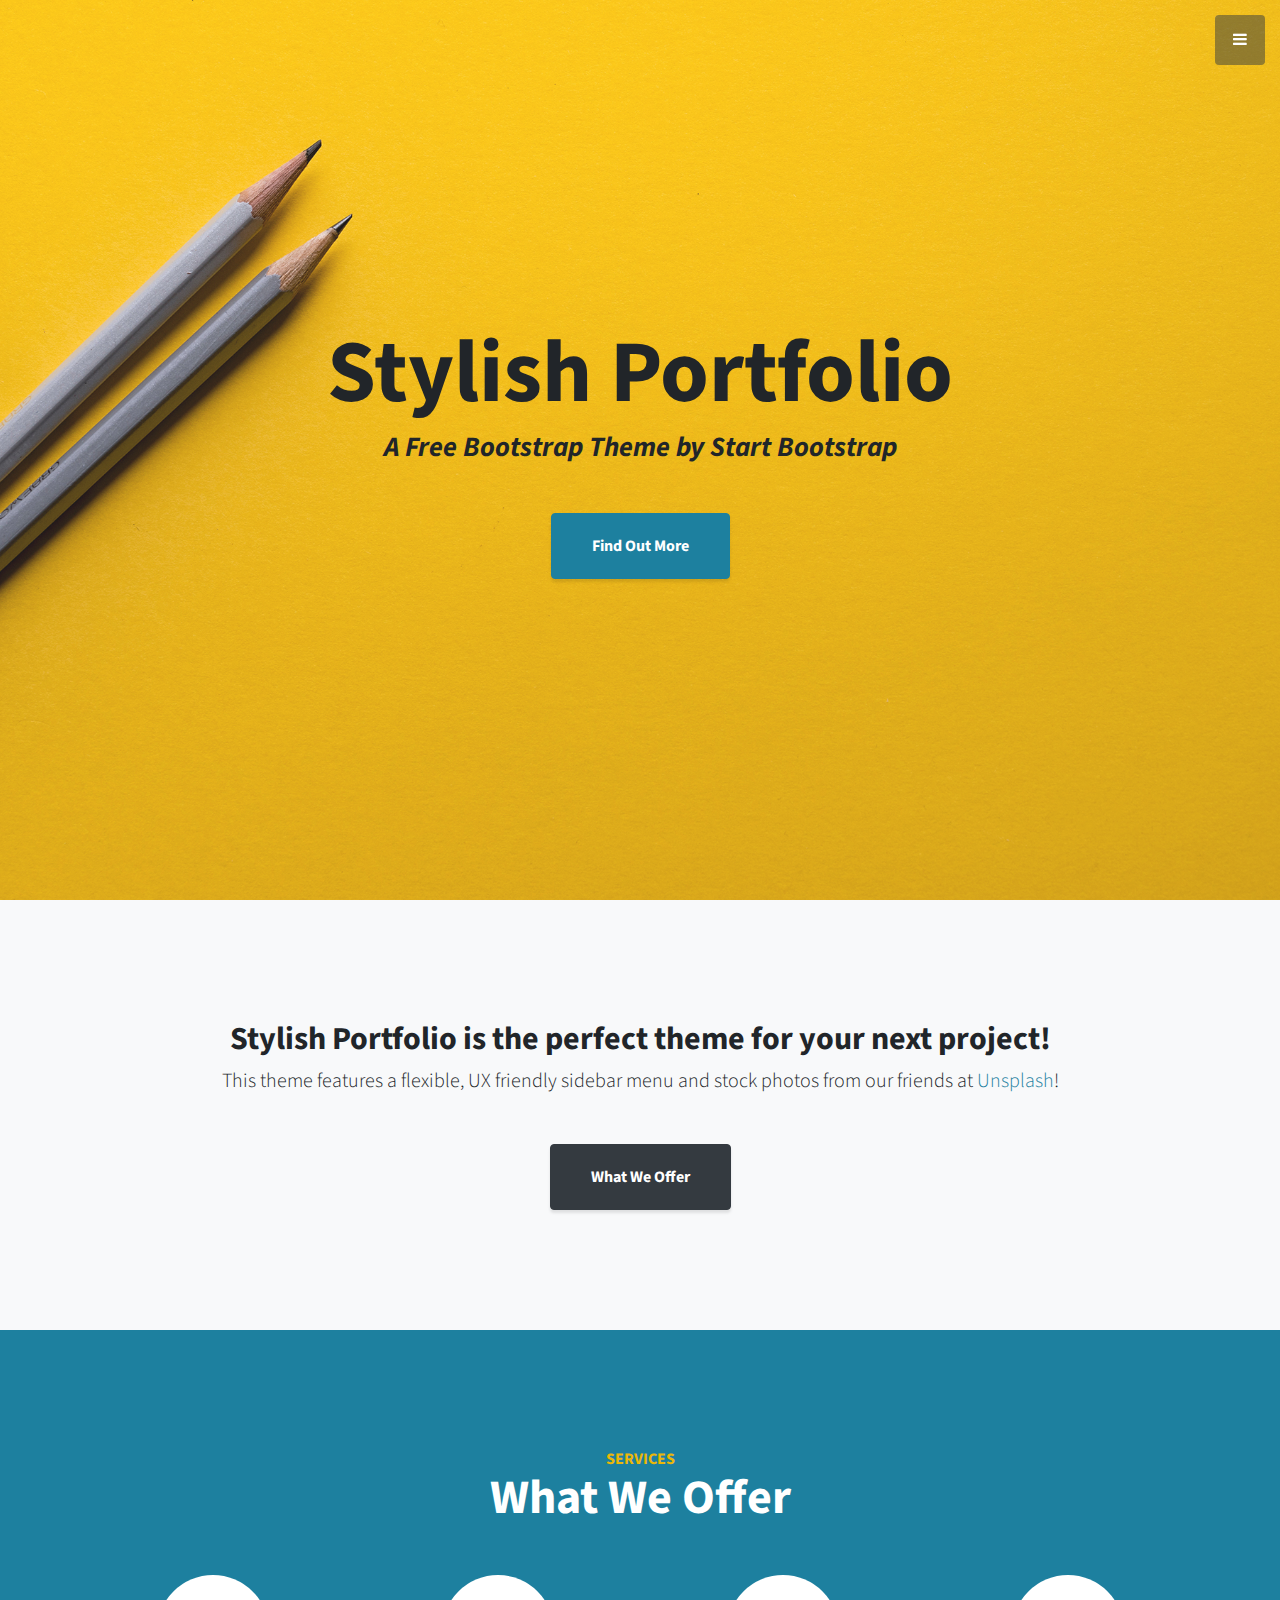
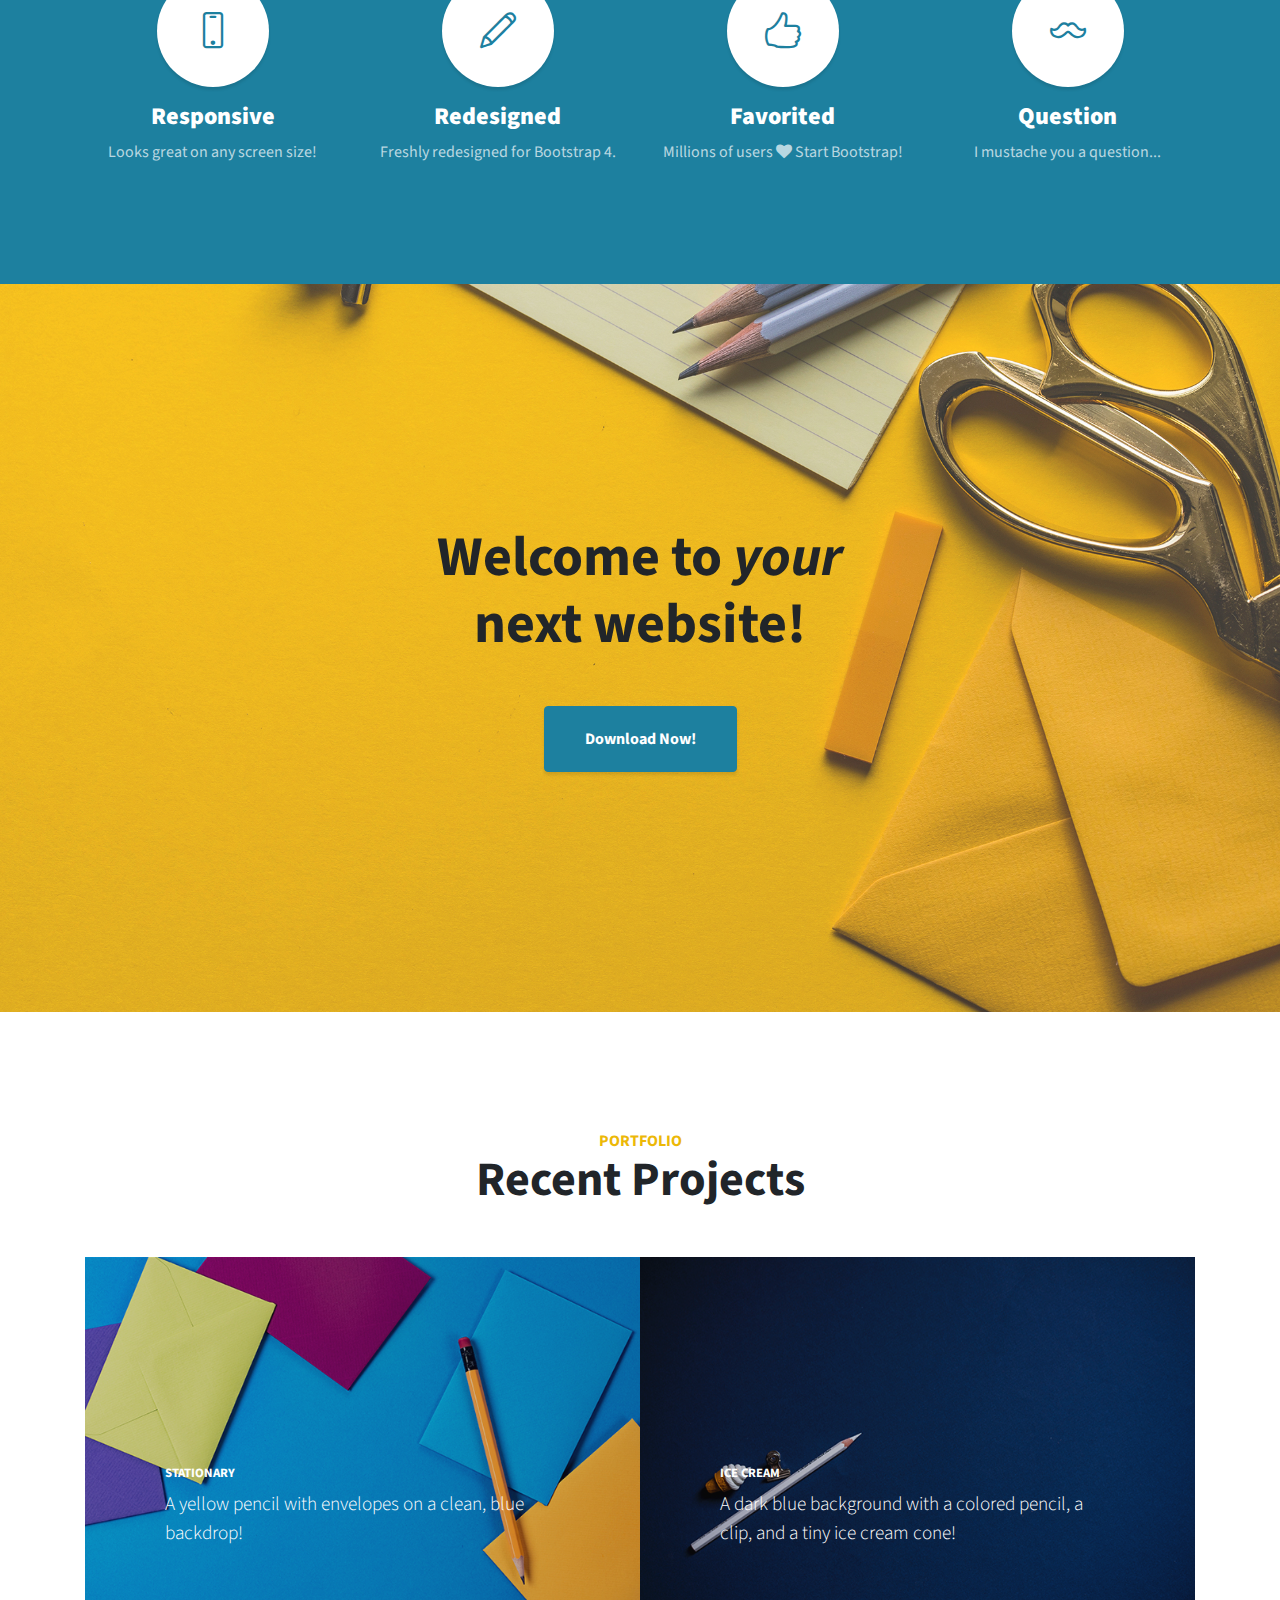
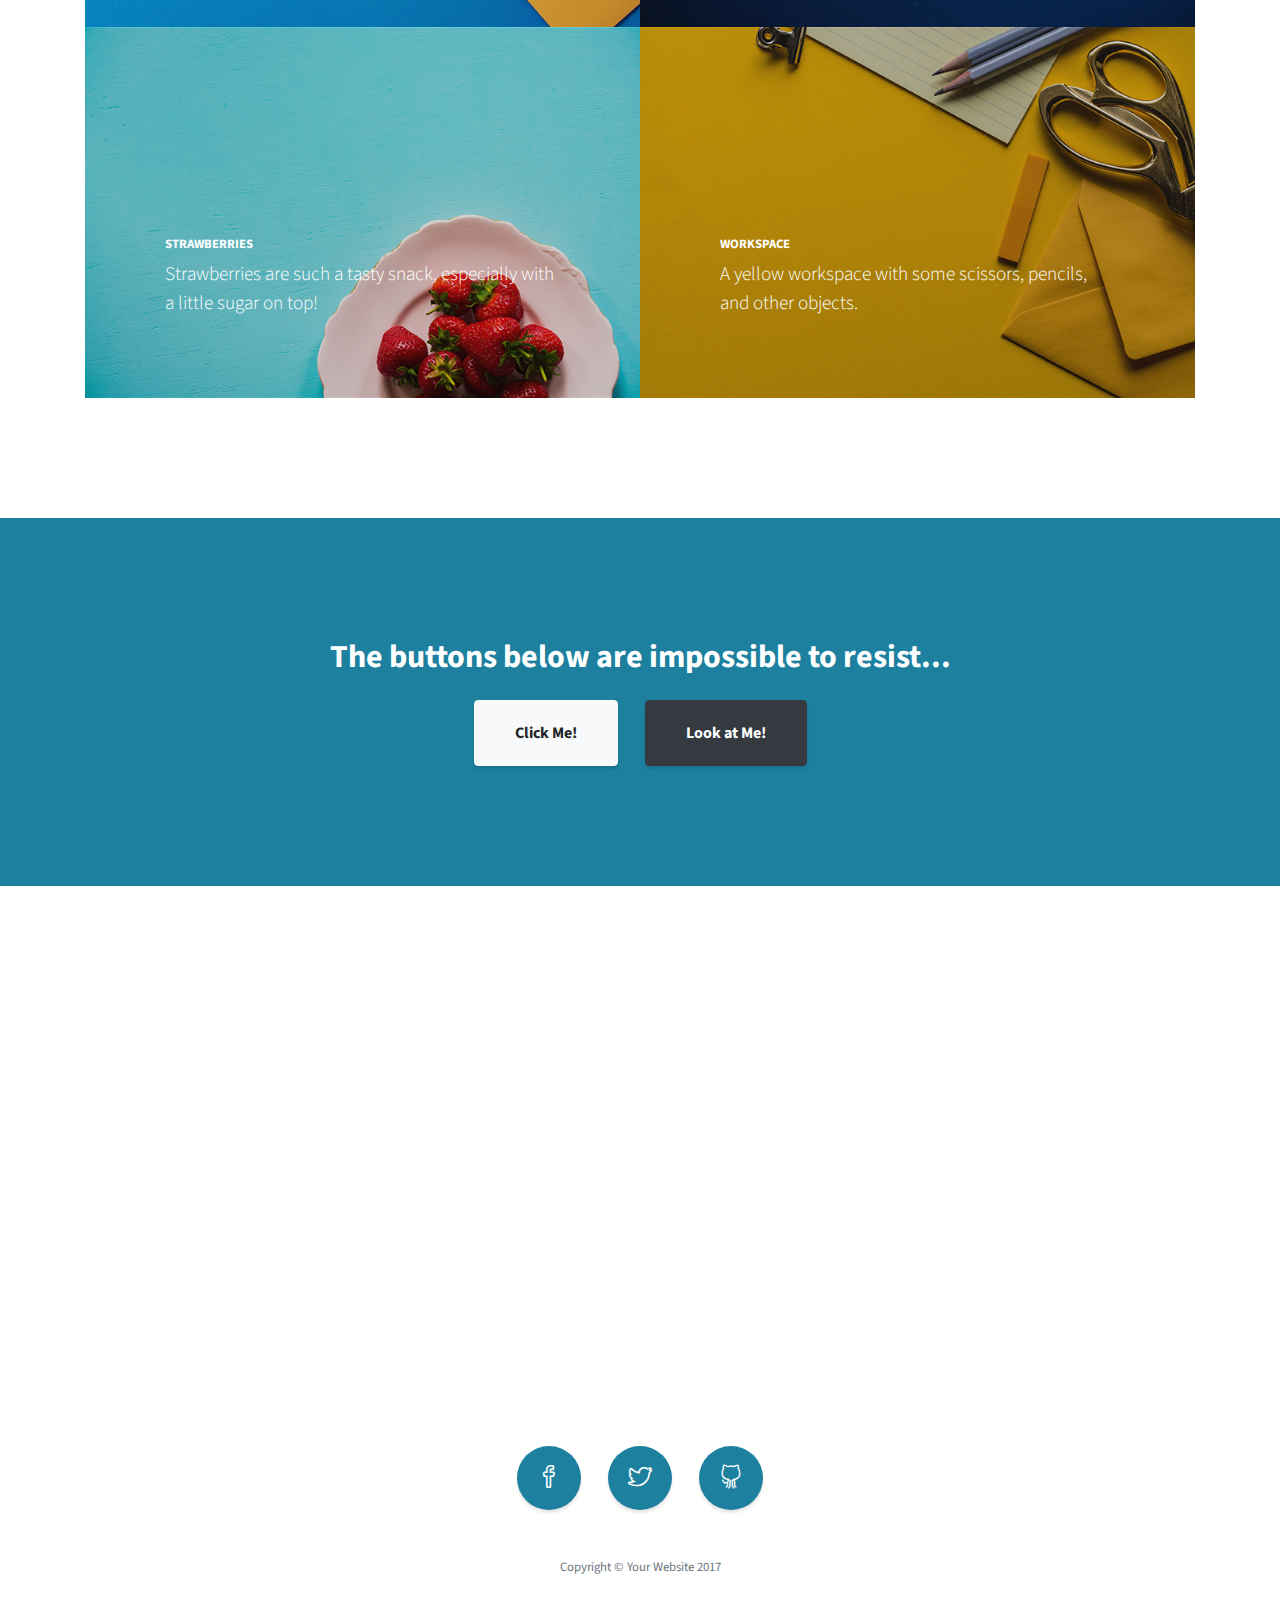
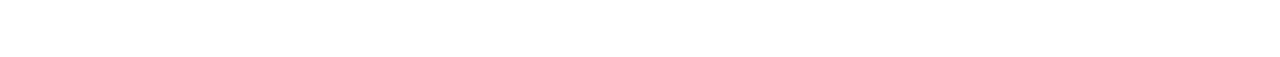
==== index.html @ c366f2d7 "Moved Repo" ====
<!DOCTYPE html>
<html lang="en">

  <head>

    <meta charset="utf-8">
    <meta name="viewport" content="width=device-width, initial-scale=1, shrink-to-fit=no">
    <meta name="description" content="">
    <meta name="author" content="">

    <title>Stylish Portfolio - Start Bootstrap Template</title>

    <!-- Bootstrap Core CSS -->
    <link href="vendor/bootstrap/css/bootstrap.min.css" rel="stylesheet">

    <!-- Custom Fonts -->
    <link href="vendor/font-awesome/css/font-awesome.min.css" rel="stylesheet" type="text/css">
    <link href="https://fonts.googleapis.com/css?family=Source+Sans+Pro:300,400,700,300italic,400italic,700italic" rel="stylesheet" type="text/css">
    <link href="vendor/simple-line-icons/css/simple-line-icons.css" rel="stylesheet">

    <!-- Custom CSS -->
    <link href="css/stylish-portfolio.min.css" rel="stylesheet">

  </head>

  <body id="page-top">
    <!-- Navigation -->
    <a class="menu-toggle rounded" href="#">
      <i class="fa fa-bars"></i>
    </a>
    <nav id="sidebar-wrapper">
      <ul class="sidebar-nav">
        <li class="sidebar-brand">
          <a class="js-scroll-trigger" href="#page-top">Start Bootstrap</a>
        </li>
        <li class="sidebar-nav-item">
          <a class="js-scroll-trigger" href="#page-top">Home</a>
        </li>
        <li class="sidebar-nav-item">
          <a class="js-scroll-trigger" href="#about">About</a>
        </li>
        <li class="sidebar-nav-item">
          <a class="js-scroll-trigger" href="#services">Services</a>
        </li>
        <li class="sidebar-nav-item">
          <a class="js-scroll-trigger" href="#portfolio">Portfolio</a>
        </li>
        <li class="sidebar-nav-item">
          <a class="js-scroll-trigger" href="#contact">Contact</a>
        </li>
      </ul>
    </nav>

    <!-- Header -->
    <header class="masthead d-flex">
      <div class="container text-center my-auto">
        <h1 class="mb-1">Stylish Portfolio</h1>
        <h3 class="mb-5">
          <em>A Free Bootstrap Theme by Start Bootstrap</em>
        </h3>
        <a class="btn btn-primary btn-xl js-scroll-trigger" href="#about">Find Out More</a>
      </div>
      <div class="overlay"></div>
    </header>

    <!-- About -->
    <section class="content-section bg-light" id="about">
      <div class="container text-center">
        <div class="row">
          <div class="col-lg-10 mx-auto">
            <h2>Stylish Portfolio is the perfect theme for your next project!</h2>
            <p class="lead mb-5">This theme features a flexible, UX friendly sidebar menu and stock photos from our friends at
              <a href="https://unsplash.com/">Unsplash</a>!</p>
            <a class="btn btn-dark btn-xl js-scroll-trigger" href="#services">What We Offer</a>
          </div>
        </div>
      </div>
    </section>

    <!-- Services -->
    <section class="content-section bg-primary text-white text-center" id="services">
      <div class="container">
        <div class="content-section-heading">
          <h3 class="text-secondary mb-0">Services</h3>
          <h2 class="mb-5">What We Offer</h2>
        </div>
        <div class="row">
          <div class="col-lg-3 col-md-6 mb-5 mb-lg-0">
            <span class="service-icon rounded-circle mx-auto mb-3">
              <i class="icon-screen-smartphone"></i>
            </span>
            <h4>
              <strong>Responsive</strong>
            </h4>
            <p class="text-faded mb-0">Looks great on any screen size!</p>
          </div>
          <div class="col-lg-3 col-md-6 mb-5 mb-lg-0">
            <span class="service-icon rounded-circle mx-auto mb-3">
              <i class="icon-pencil"></i>
            </span>
            <h4>
              <strong>Redesigned</strong>
            </h4>
            <p class="text-faded mb-0">Freshly redesigned for Bootstrap 4.</p>
          </div>
          <div class="col-lg-3 col-md-6 mb-5 mb-md-0">
            <span class="service-icon rounded-circle mx-auto mb-3">
              <i class="icon-like"></i>
            </span>
            <h4>
              <strong>Favorited</strong>
            </h4>
            <p class="text-faded mb-0">Millions of users
              <i class="fa fa-heart"></i>
              Start Bootstrap!</p>
          </div>
          <div class="col-lg-3 col-md-6">
            <span class="service-icon rounded-circle mx-auto mb-3">
              <i class="icon-mustache"></i>
            </span>
            <h4>
              <strong>Question</strong>
            </h4>
            <p class="text-faded mb-0">I mustache you a question...</p>
          </div>
        </div>
      </div>
    </section>

    <!-- Callout -->
    <section class="callout">
      <div class="container text-center">
        <h2 class="mx-auto mb-5">Welcome to
          <em>your</em>
          next website!</h2>
        <a class="btn btn-primary btn-xl" href="https://startbootstrap.com/template-overviews/stylish-portfolio/">Download Now!</a>
      </div>
    </section>

    <!-- Portfolio -->
    <section class="content-section" id="portfolio">
      <div class="container">
        <div class="content-section-heading text-center">
          <h3 class="text-secondary mb-0">Portfolio</h3>
          <h2 class="mb-5">Recent Projects</h2>
        </div>
        <div class="row no-gutters">
          <div class="col-lg-6">
            <a class="portfolio-item" href="portfolio.html">
              <span class="caption">
                <span class="caption-content">
                  <h2>Stationary</h2>
                  <p class="mb-0">A yellow pencil with envelopes on a clean, blue backdrop!</p>
                </span>
              </span>
              <img class="img-fluid" src="img/portfolio-1.jpg" alt="">
            </a>
          </div>
          <div class="col-lg-6">
            <a class="portfolio-item" href="portfolio.html">
              <span class="caption">
                <span class="caption-content">
                  <h2>Ice Cream</h2>
                  <p class="mb-0">A dark blue background with a colored pencil, a clip, and a tiny ice cream cone!</p>
                </span>
              </span>
              <img class="img-fluid" src="img/portfolio-2.jpg" alt="">
            </a>
          </div>
          <div class="col-lg-6">
            <a class="portfolio-item" href="#">
              <span class="caption">
                <span class="caption-content">
                  <h2>Strawberries</h2>
                  <p class="mb-0">Strawberries are such a tasty snack, especially with a little sugar on top!</p>
                </span>
              </span>
              <img class="img-fluid" src="img/portfolio-3.jpg" alt="">
            </a>
          </div>
          <div class="col-lg-6">
            <a class="portfolio-item" href="#">
              <span class="caption">
                <span class="caption-content">
                  <h2>Workspace</h2>
                  <p class="mb-0">A yellow workspace with some scissors, pencils, and other objects.</p>
                </span>
              </span>
              <img class="img-fluid" src="img/portfolio-4.jpg" alt="">
            </a>
          </div>
        </div>
      </div>
    </section>

    <!-- Call to Action -->
    <section class="content-section bg-primary text-white">
      <div class="container text-center">
        <h2 class="mb-4">The buttons below are impossible to resist...</h2>
        <a href="#" class="btn btn-xl btn-light mr-4">Click Me!</a>
        <a href="#" class="btn btn-xl btn-dark">Look at Me!</a>
      </div>
    </section>

    <!-- Map -->
    <section id="contact" class="map">
      <iframe width="100%" height="100%" frameborder="0" scrolling="no" marginheight="0" marginwidth="0" src="https://maps.google.com/maps?f=q&amp;source=s_q&amp;hl=en&amp;geocode=&amp;q=Twitter,+Inc.,+Market+Street,+San+Francisco,+CA&amp;aq=0&amp;oq=twitter&amp;sll=28.659344,-81.187888&amp;sspn=0.128789,0.264187&amp;ie=UTF8&amp;hq=Twitter,+Inc.,+Market+Street,+San+Francisco,+CA&amp;t=m&amp;z=15&amp;iwloc=A&amp;output=embed"></iframe>
      <br/>
      <small>
        <a href="https://maps.google.com/maps?f=q&amp;source=embed&amp;hl=en&amp;geocode=&amp;q=Twitter,+Inc.,+Market+Street,+San+Francisco,+CA&amp;aq=0&amp;oq=twitter&amp;sll=28.659344,-81.187888&amp;sspn=0.128789,0.264187&amp;ie=UTF8&amp;hq=Twitter,+Inc.,+Market+Street,+San+Francisco,+CA&amp;t=m&amp;z=15&amp;iwloc=A"></a>
      </small>
    </section>

    <!-- Footer -->
    <footer class="footer text-center">
      <div class="container">
        <ul class="list-inline mb-5">
          <li class="list-inline-item">
            <a class="social-link rounded-circle text-white mr-3" href="#">
              <i class="icon-social-facebook"></i>
            </a>
          </li>
          <li class="list-inline-item">
            <a class="social-link rounded-circle text-white mr-3" href="#">
              <i class="icon-social-twitter"></i>
            </a>
          </li>
          <li class="list-inline-item">
            <a class="social-link rounded-circle text-white" href="#">
              <i class="icon-social-github"></i>
            </a>
          </li>
        </ul>
        <p class="text-muted small mb-0">Copyright &copy; Your Website 2017</p>
      </div>
    </footer>

    <!-- Scroll to Top Button-->
    <a class="scroll-to-top rounded js-scroll-trigger" href="#page-top">
      <i class="fa fa-angle-up"></i>
    </a>

    <!-- Bootstrap core JavaScript -->
    <script src="vendor/jquery/jquery.min.js"></script>
    <script src="vendor/bootstrap/js/bootstrap.bundle.min.js"></script>

    <!-- Plugin JavaScript -->
    <script src="vendor/jquery-easing/jquery.easing.min.js"></script>

    <!-- Custom scripts for this template -->
    <script src="js/stylish-portfolio.min.js"></script>

  </body>

</html>
---- vendor/simple-line-icons/css/simple-line-icons.css ----
@font-face {
  font-family: 'simple-line-icons';
  src: url('../fonts/Simple-Line-Icons.eot?v=2.4.0');
  src: url('../fonts/Simple-Line-Icons.eot?v=2.4.0#iefix') format('embedded-opentype'), url('../fonts/Simple-Line-Icons.woff2?v=2.4.0') format('woff2'), url('../fonts/Simple-Line-Icons.ttf?v=2.4.0') format('truetype'), url('../fonts/Simple-Line-Icons.woff?v=2.4.0') format('woff'), url('../fonts/Simple-Line-Icons.svg?v=2.4.0#simple-line-icons') format('svg');
  font-weight: normal;
  font-style: normal;
}
/*
 Use the following CSS code if you want to have a class per icon.
 Instead of a list of all class selectors, you can use the generic [class*="icon-"] selector, but it's slower:
*/
.icon-user,
.icon-people,
.icon-user-female,
.icon-user-follow,
.icon-user-following,
.icon-user-unfollow,
.icon-login,
.icon-logout,
.icon-emotsmile,
.icon-phone,
.icon-call-end,
.icon-call-in,
.icon-call-out,
.icon-map,
.icon-location-pin,
.icon-direction,
.icon-directions,
.icon-compass,
.icon-layers,
.icon-menu,
.icon-list,
.icon-options-vertical,
.icon-options,
.icon-arrow-down,
.icon-arrow-left,
.icon-arrow-right,
.icon-arrow-up,
.icon-arrow-up-circle,
.icon-arrow-left-circle,
.icon-arrow-right-circle,
.icon-arrow-down-circle,
.icon-check,
.icon-clock,
.icon-plus,
.icon-minus,
.icon-close,
.icon-event,
.icon-exclamation,
.icon-organization,
.icon-trophy,
.icon-screen-smartphone,
.icon-screen-desktop,
.icon-plane,
.icon-notebook,
.icon-mustache,
.icon-mouse,
.icon-magnet,
.icon-energy,
.icon-disc,
.icon-cursor,
.icon-cursor-move,
.icon-crop,
.icon-chemistry,
.icon-speedometer,
.icon-shield,
.icon-screen-tablet,
.icon-magic-wand,
.icon-hourglass,
.icon-graduation,
.icon-ghost,
.icon-game-controller,
.icon-fire,
.icon-eyeglass,
.icon-envelope-open,
.icon-envelope-letter,
.icon-bell,
.icon-badge,
.icon-anchor,
.icon-wallet,
.icon-vector,
.icon-speech,
.icon-puzzle,
.icon-printer,
.icon-present,
.icon-playlist,
.icon-pin,
.icon-picture,
.icon-handbag,
.icon-globe-alt,
.icon-globe,
.icon-folder-alt,
.icon-folder,
.icon-film,
.icon-feed,
.icon-drop,
.icon-drawer,
.icon-docs,
.icon-doc,
.icon-diamond,
.icon-cup,
.icon-calculator,
.icon-bubbles,
.icon-briefcase,
.icon-book-open,
.icon-basket-loaded,
.icon-basket,
.icon-bag,
.icon-action-undo,
.icon-action-redo,
.icon-wrench,
.icon-umbrella,
.icon-trash,
.icon-tag,
.icon-support,
.icon-frame,
.icon-size-fullscreen,
.icon-size-actual,
.icon-shuffle,
.icon-share-alt,
.icon-share,
.icon-rocket,
.icon-question,
.icon-pie-chart,
.icon-pencil,
.icon-note,
.icon-loop,
.icon-home,
.icon-grid,
.icon-graph,
.icon-microphone,
.icon-music-tone-alt,
.icon-music-tone,
.icon-earphones-alt,
.icon-earphones,
.icon-equalizer,
.icon-like,
.icon-dislike,
.icon-control-start,
.icon-control-rewind,
.icon-control-play,
.icon-control-pause,
.icon-control-forward,
.icon-control-end,
.icon-volume-1,
.icon-volume-2,
.icon-volume-off,
.icon-calendar,
.icon-bulb,
.icon-chart,
.icon-ban,
.icon-bubble,
.icon-camrecorder,
.icon-camera,
.icon-cloud-download,
.icon-cloud-upload,
.icon-envelope,
.icon-eye,
.icon-flag,
.icon-heart,
.icon-info,
.icon-key,
.icon-link,
.icon-lock,
.icon-lock-open,
.icon-magnifier,
.icon-magnifier-add,
.icon-magnifier-remove,
.icon-paper-clip,
.icon-paper-plane,
.icon-power,
.icon-refresh,
.icon-reload,
.icon-settings,
.icon-star,
.icon-symbol-female,
.icon-symbol-male,
.icon-target,
.icon-credit-card,
.icon-paypal,
.icon-social-tumblr,
.icon-social-twitter,
.icon-social-facebook,
.icon-social-instagram,
.icon-social-linkedin,
.icon-social-pinterest,
.icon-social-github,
.icon-social-google,
.icon-social-reddit,
.icon-social-skype,
.icon-social-dribbble,
.icon-social-behance,
.icon-social-foursqare,
.icon-social-soundcloud,
.icon-social-spotify,
.icon-social-stumbleupon,
.icon-social-youtube,
.icon-social-dropbox,
.icon-social-vkontakte,
.icon-social-steam {
  font-family: 'simple-line-icons';
  speak: none;
  font-style: normal;
  font-weight: normal;
  font-variant: normal;
  text-transform: none;
  line-height: 1;
  /* Better Font Rendering =========== */
  -webkit-font-smoothing: antialiased;
  -moz-osx-font-smoothing: grayscale;
}
.icon-user:before {
  content: "\e005";
}
.icon-people:before {
  content: "\e001";
}
.icon-user-female:before {
  content: "\e000";
}
.icon-user-follow:before {
  content: "\e002";
}
.icon-user-following:before {
  content: "\e003";
}
.icon-user-unfollow:before {
  content: "\e004";
}
.icon-login:before {
  content: "\e066";
}
.icon-logout:before {
  content: "\e065";
}
.icon-emotsmile:before {
  content: "\e021";
}
.icon-phone:before {
  content: "\e600";
}
.icon-call-end:before {
  content: "\e048";
}
.icon-call-in:before {
  content: "\e047";
}
.icon-call-out:before {
  content: "\e046";
}
.icon-map:before {
  content: "\e033";
}
.icon-location-pin:before {
  content: "\e096";
}
.icon-direction:before {
  content: "\e042";
}
.icon-directions:before {
  content: "\e041";
}
.icon-compass:before {
  content: "\e045";
}
.icon-layers:before {
  content: "\e034";
}
.icon-menu:before {
  content: "\e601";
}
.icon-list:before {
  content: "\e067";
}
.icon-options-vertical:before {
  content: "\e602";
}
.icon-options:before {
  content: "\e603";
}
.icon-arrow-down:before {
  content: "\e604";
}
.icon-arrow-left:before {
  content: "\e605";
}
.icon-arrow-right:before {
  content: "\e606";
}
.icon-arrow-up:before {
  content: "\e607";
}
.icon-arrow-up-circle:before {
  content: "\e078";
}
.icon-arrow-left-circle:before {
  content: "\e07a";
}
.icon-arrow-right-circle:before {
  content: "\e079";
}
.icon-arrow-down-circle:before {
  content: "\e07b";
}
.icon-check:before {
  content: "\e080";
}
.icon-clock:before {
  content: "\e081";
}
.icon-plus:before {
  content: "\e095";
}
.icon-minus:before {
  content: "\e615";
}
.icon-close:before {
  content: "\e082";
}
.icon-event:before {
  content: "\e619";
}
.icon-exclamation:before {
  content: "\e617";
}
.icon-organization:before {
  content: "\e616";
}
.icon-trophy:before {
  content: "\e006";
}
.icon-screen-smartphone:before {
  content: "\e010";
}
.icon-screen-desktop:before {
  content: "\e011";
}
.icon-plane:before {
  content: "\e012";
}
.icon-notebook:before {
  content: "\e013";
}
.icon-mustache:before {
  content: "\e014";
}
.icon-mouse:before {
  content: "\e015";
}
.icon-magnet:before {
  content: "\e016";
}
.icon-energy:before {
  content: "\e020";
}
.icon-disc:before {
  content: "\e022";
}
.icon-cursor:before {
  content: "\e06e";
}
.icon-cursor-move:before {
  content: "\e023";
}
.icon-crop:before {
  content: "\e024";
}
.icon-chemistry:before {
  content: "\e026";
}
.icon-speedometer:before {
  content: "\e007";
}
.icon-shield:before {
  content: "\e00e";
}
.icon-screen-tablet:before {
  content: "\e00f";
}
.icon-magic-wand:before {
  content: "\e017";
}
.icon-hourglass:before {
  content: "\e018";
}
.icon-graduation:before {
  content: "\e019";
}
.icon-ghost:before {
  content: "\e01a";
}
.icon-game-controller:before {
  content: "\e01b";
}
.icon-fire:before {
  content: "\e01c";
}
.icon-eyeglass:before {
  content: "\e01d";
}
.icon-envelope-open:before {
  content: "\e01e";
}
.icon-envelope-letter:before {
  content: "\e01f";
}
.icon-bell:before {
  content: "\e027";
}
.icon-badge:before {
  content: "\e028";
}
.icon-anchor:before {
  content: "\e029";
}
.icon-wallet:before {
  content: "\e02a";
}
.icon-vector:before {
  content: "\e02b";
}
.icon-speech:before {
  content: "\e02c";
}
.icon-puzzle:before {
  content: "\e02d";
}
.icon-printer:before {
  content: "\e02e";
}
.icon-present:before {
  content: "\e02f";
}
.icon-playlist:before {
  content: "\e030";
}
.icon-pin:before {
  content: "\e031";
}
.icon-picture:before {
  content: "\e032";
}
.icon-handbag:before {
  content: "\e035";
}
.icon-globe-alt:before {
  content: "\e036";
}
.icon-globe:before {
  content: "\e037";
}
.icon-folder-alt:before {
  content: "\e039";
}
.icon-folder:before {
  content: "\e089";
}
.icon-film:before {
  content: "\e03a";
}
.icon-feed:before {
  content: "\e03b";
}
.icon-drop:before {
  content: "\e03e";
}
.icon-drawer:before {
  content: "\e03f";
}
.icon-docs:before {
  content: "\e040";
}
.icon-doc:before {
  content: "\e085";
}
.icon-diamond:before {
  content: "\e043";
}
.icon-cup:before {
  content: "\e044";
}
.icon-calculator:before {
  content: "\e049";
}
.icon-bubbles:before {
  content: "\e04a";
}
.icon-briefcase:before {
  content: "\e04b";
}
.icon-book-open:before {
  content: "\e04c";
}
.icon-basket-loaded:before {
  content: "\e04d";
}
.icon-basket:before {
  content: "\e04e";
}
.icon-bag:before {
  content: "\e04f";
}
.icon-action-undo:before {
  content: "\e050";
}
.icon-action-redo:before {
  content: "\e051";
}
.icon-wrench:before {
  content: "\e052";
}
.icon-umbrella:before {
  content: "\e053";
}
.icon-trash:before {
  content: "\e054";
}
.icon-tag:before {
  content: "\e055";
}
.icon-support:before {
  content: "\e056";
}
.icon-frame:before {
  content: "\e038";
}
.icon-size-fullscreen:before {
  content: "\e057";
}
.icon-size-actual:before {
  content: "\e058";
}
.icon-shuffle:before {
  content: "\e059";
}
.icon-share-alt:before {
  content: "\e05a";
}
.icon-share:before {
  content: "\e05b";
}
.icon-rocket:before {
  content: "\e05c";
}
.icon-question:before {
  content: "\e05d";
}
.icon-pie-chart:before {
  content: "\e05e";
}
.icon-pencil:before {
  content: "\e05f";
}
.icon-note:before {
  content: "\e060";
}
.icon-loop:before {
  content: "\e064";
}
.icon-home:before {
  content: "\e069";
}
.icon-grid:before {
  content: "\e06a";
}
.icon-graph:before {
  content: "\e06b";
}
.icon-microphone:before {
  content: "\e063";
}
.icon-music-tone-alt:before {
  content: "\e061";
}
.icon-music-tone:before {
  content: "\e062";
}
.icon-earphones-alt:before {
  content: "\e03c";
}
.icon-earphones:before {
  content: "\e03d";
}
.icon-equalizer:before {
  content: "\e06c";
}
.icon-like:before {
  content: "\e068";
}
.icon-dislike:before {
  content: "\e06d";
}
.icon-control-start:before {
  content: "\e06f";
}
.icon-control-rewind:before {
  content: "\e070";
}
.icon-control-play:before {
  content: "\e071";
}
.icon-control-pause:before {
  content: "\e072";
}
.icon-control-forward:before {
  content: "\e073";
}
.icon-control-end:before {
  content: "\e074";
}
.icon-volume-1:before {
  content: "\e09f";
}
.icon-volume-2:before {
  content: "\e0a0";
}
.icon-volume-off:before {
  content: "\e0a1";
}
.icon-calendar:before {
  content: "\e075";
}
.icon-bulb:before {
  content: "\e076";
}
.icon-chart:before {
  content: "\e077";
}
.icon-ban:before {
  content: "\e07c";
}
.icon-bubble:before {
  content: "\e07d";
}
.icon-camrecorder:before {
  content: "\e07e";
}
.icon-camera:before {
  content: "\e07f";
}
.icon-cloud-download:before {
  content: "\e083";
}
.icon-cloud-upload:before {
  content: "\e084";
}
.icon-envelope:before {
  content: "\e086";
}
.icon-eye:before {
  content: "\e087";
}
.icon-flag:before {
  content: "\e088";
}
.icon-heart:before {
  content: "\e08a";
}
.icon-info:before {
  content: "\e08b";
}
.icon-key:before {
  content: "\e08c";
}
.icon-link:before {
  content: "\e08d";
}
.icon-lock:before {
  content: "\e08e";
}
.icon-lock-open:before {
  content: "\e08f";
}
.icon-magnifier:before {
  content: "\e090";
}
.icon-magnifier-add:before {
  content: "\e091";
}
.icon-magnifier-remove:before {
  content: "\e092";
}
.icon-paper-clip:before {
  content: "\e093";
}
.icon-paper-plane:before {
  content: "\e094";
}
.icon-power:before {
  content: "\e097";
}
.icon-refresh:before {
  content: "\e098";
}
.icon-reload:before {
  content: "\e099";
}
.icon-settings:before {
  content: "\e09a";
}
.icon-star:before {
  content: "\e09b";
}
.icon-symbol-female:before {
  content: "\e09c";
}
.icon-symbol-male:before {
  content: "\e09d";
}
.icon-target:before {
  content: "\e09e";
}
.icon-credit-card:before {
  content: "\e025";
}
.icon-paypal:before {
  content: "\e608";
}
.icon-social-tumblr:before {
  content: "\e00a";
}
.icon-social-twitter:before {
  content: "\e009";
}
.icon-social-facebook:before {
  content: "\e00b";
}
.icon-social-instagram:before {
  content: "\e609";
}
.icon-social-linkedin:before {
  content: "\e60a";
}
.icon-social-pinterest:before {
  content: "\e60b";
}
.icon-social-github:before {
  content: "\e60c";
}
.icon-social-google:before {
  content: "\e60d";
}
.icon-social-reddit:before {
  content: "\e60e";
}
.icon-social-skype:before {
  content: "\e60f";
}
.icon-social-dribbble:before {
  content: "\e00d";
}
.icon-social-behance:before {
  content: "\e610";
}
.icon-social-foursqare:before {
  content: "\e611";
}
.icon-social-soundcloud:before {
  content: "\e612";
}
.icon-social-spotify:before {
  content: "\e613";
}
.icon-social-stumbleupon:before {
  content: "\e614";
}
.icon-social-youtube:before {
  content: "\e008";
}
.icon-social-dropbox:before {
  content: "\e00c";
}
.icon-social-vkontakte:before {
  content: "\e618";
}
.icon-social-steam:before {
  content: "\e620";
}
---- css/stylish-portfolio.min.css ----
body,html{width:100%;height:100%}body{font-family:'Source Sans Pro'}.btn-xl{padding:1.25rem 2.5rem}.content-section{padding-top:7.5rem;padding-bottom:7.5rem}.content-section-heading h2{font-size:3rem}.content-section-heading h3{font-size:1rem;text-transform:uppercase}h1,h2,h3,h4,h5,h6{font-weight:700}.text-faded{color:rgba(255,255,255,.7)}.map{height:30rem}@media (max-width:992px){.map{height:75%}}.map iframe{pointer-events:none}.scroll-to-top{position:fixed;right:15px;bottom:15px;display:none;width:50px;height:50px;text-align:center;color:#fff;background:rgba(52,58,64,.5);line-height:45px}.scroll-to-top:focus,.scroll-to-top:hover{color:#fff}.scroll-to-top:hover{background:#343a40}.scroll-to-top i{font-weight:800}.masthead{min-height:30rem;position:relative;display:table;width:100%;height:auto;padding-top:8rem;padding-bottom:8rem;background:linear-gradient(90deg,rgba(255,255,255,.1) 0,rgba(255,255,255,.1) 100%),url(../img/bg-masthead.jpg);background-position:center center;background-repeat:no-repeat;background-size:cover}.masthead h1{font-size:4rem;margin:0;padding:0}@media (min-width:992px){.masthead{height:100vh}.masthead h1{font-size:5.5rem}}#sidebar-wrapper{position:fixed;z-index:2;right:0;width:250px;height:100%;-webkit-transition:all .4s ease 0s;-moz-transition:all .4s ease 0s;-ms-transition:all .4s ease 0s;-o-transition:all .4s ease 0s;transition:all .4s ease 0s;transform:translateX(250px);background:#1d809f;border-left:1px solid rgba(255,255,255,.1)}.sidebar-nav{position:absolute;top:0;width:250px;margin:0;padding:0;list-style:none}.sidebar-nav li.sidebar-nav-item a{display:block;text-decoration:none;color:#fff;padding:15px}.sidebar-nav li a:hover{text-decoration:none;color:#fff;background:rgba(255,255,255,.2)}.sidebar-nav li a:active,.sidebar-nav li a:focus{text-decoration:none}.sidebar-nav>.sidebar-brand{font-size:1.2rem;background:rgba(52,58,64,.1);height:80px;line-height:50px;padding-top:15px;padding-bottom:15px;padding-left:15px}.sidebar-nav>.sidebar-brand a{color:#fff}.sidebar-nav>.sidebar-brand a:hover{color:#fff;background:0 0}#sidebar-wrapper.active{right:250px;width:250px;-webkit-transition:all .4s ease 0s;-moz-transition:all .4s ease 0s;-ms-transition:all .4s ease 0s;-o-transition:all .4s ease 0s;transition:all .4s ease 0s}.menu-toggle{position:fixed;right:15px;top:15px;width:50px;height:50px;text-align:center;color:#fff;background:rgba(52,58,64,.5);line-height:50px;z-index:999}.menu-toggle:focus,.menu-toggle:hover{color:#fff}.menu-toggle:hover{background:#343a40}.service-icon{background-color:#fff;color:#1d809f;height:7rem;width:7rem;display:block;line-height:7.5rem;font-size:2.25rem;box-shadow:0 3px 3px 0 rgba(0,0,0,.1)}.callout{padding:15rem 0;background:linear-gradient(90deg,rgba(255,255,255,.1) 0,rgba(255,255,255,.1) 100%),url(../img/bg-callout.jpg);background-position:center center;background-repeat:no-repeat;background-size:cover}.callout h2{font-size:3.5rem;font-weight:700;display:block;max-width:30rem}.portfolio-item{display:block;position:relative;overflow:hidden;max-width:530px;margin:auto auto 1rem}.portfolio-item .caption{display:flex;height:100%;width:100%;background-color:rgba(33,37,41,.2);position:absolute;top:0;bottom:0;z-index:1}.portfolio-item .caption .caption-content{color:#fff;margin:auto 2rem 2rem}.portfolio-item .caption .caption-content h2{font-size:.8rem;text-transform:uppercase}.portfolio-item .caption .caption-content p{font-weight:300;font-size:1.2rem}@media (min-width:992px){.portfolio-item{max-width:none;margin:0}.portfolio-item .caption{-webkit-transition:-webkit-clip-path .25s ease-out,background-color .7s;-webkit-clip-path:inset(0);clip-path:inset(0)}.portfolio-item .caption .caption-content{transition:opacity .25s;margin-left:5rem;margin-right:5rem;margin-bottom:5rem}.portfolio-item img{-webkit-transition:-webkit-clip-path .25s ease-out;-webkit-clip-path:inset(-1px);clip-path:inset(-1px)}.portfolio-item:hover img{-webkit-clip-path:inset(2rem);clip-path:inset(2rem)}.portfolio-item:hover .caption{background-color:rgba(29,128,159,.9);-webkit-clip-path:inset(2rem);clip-path:inset(2rem)}}footer.footer{padding-top:5rem;padding-bottom:5rem}footer.footer .social-link{display:block;height:4rem;width:4rem;line-height:4.3rem;font-size:1.5rem;background-color:#1d809f;transition:background-color .15s ease-in-out;box-shadow:0 3px 3px 0 rgba(0,0,0,.1)}footer.footer .social-link:hover{background-color:#155d74;text-decoration:none}a{color:#1d809f}a:active,a:focus,a:hover{color:#155d74}.btn-primary{background-color:#1d809f!important;border-color:#1d809f!important;color:#fff!important}.btn-primary:active,.btn-primary:focus,.btn-primary:hover{background-color:#155d74!important;border-color:#155d74!important}.btn-secondary{background-color:#ecb807!important;border-color:#ecb807!important;color:#fff!important}.btn-secondary:active,.btn-secondary:focus,.btn-secondary:hover{background-color:#ba9106!important;border-color:#ba9106!important}.btn-dark{color:#fff!important}.btn{box-shadow:0 3px 3px 0 rgba(0,0,0,.1);font-weight:700}.bg-primary{background-color:#1d809f!important}.text-primary{color:#1d809f!important}.text-secondary{color:#ecb807!important}
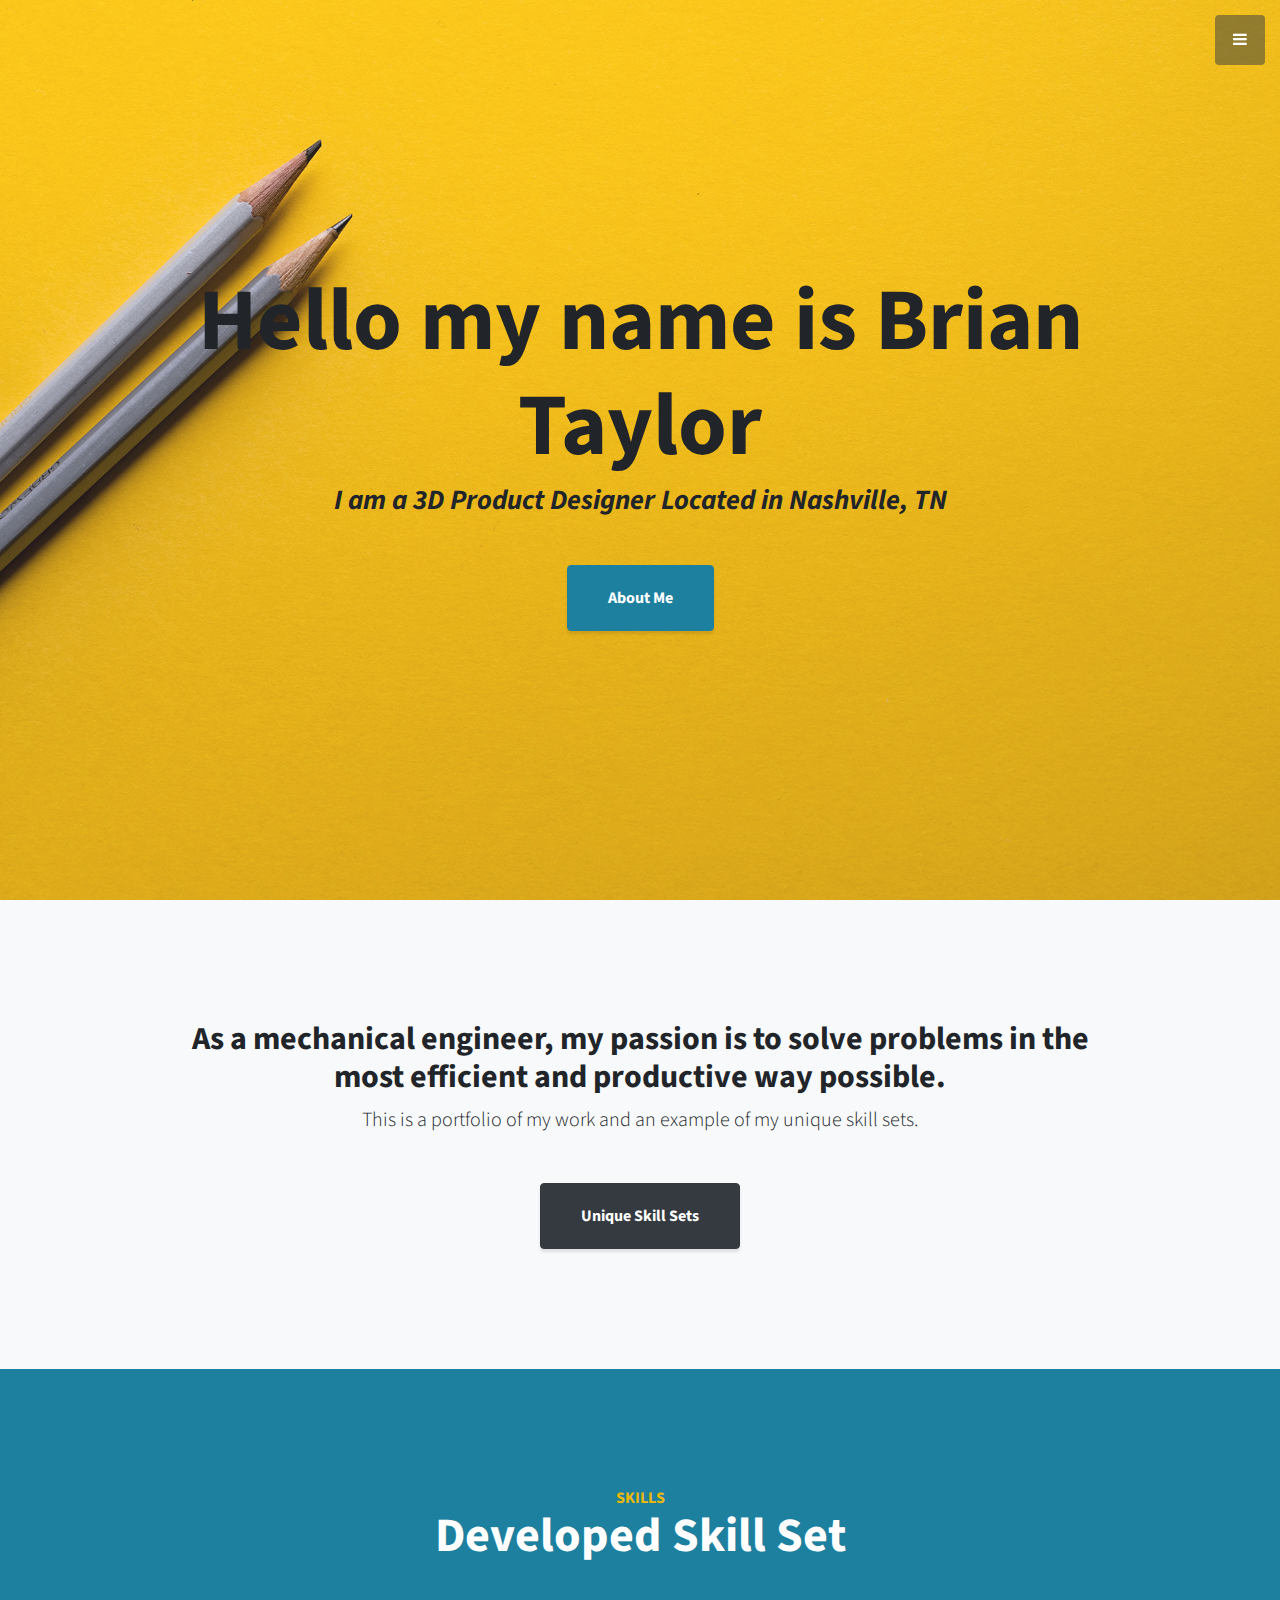
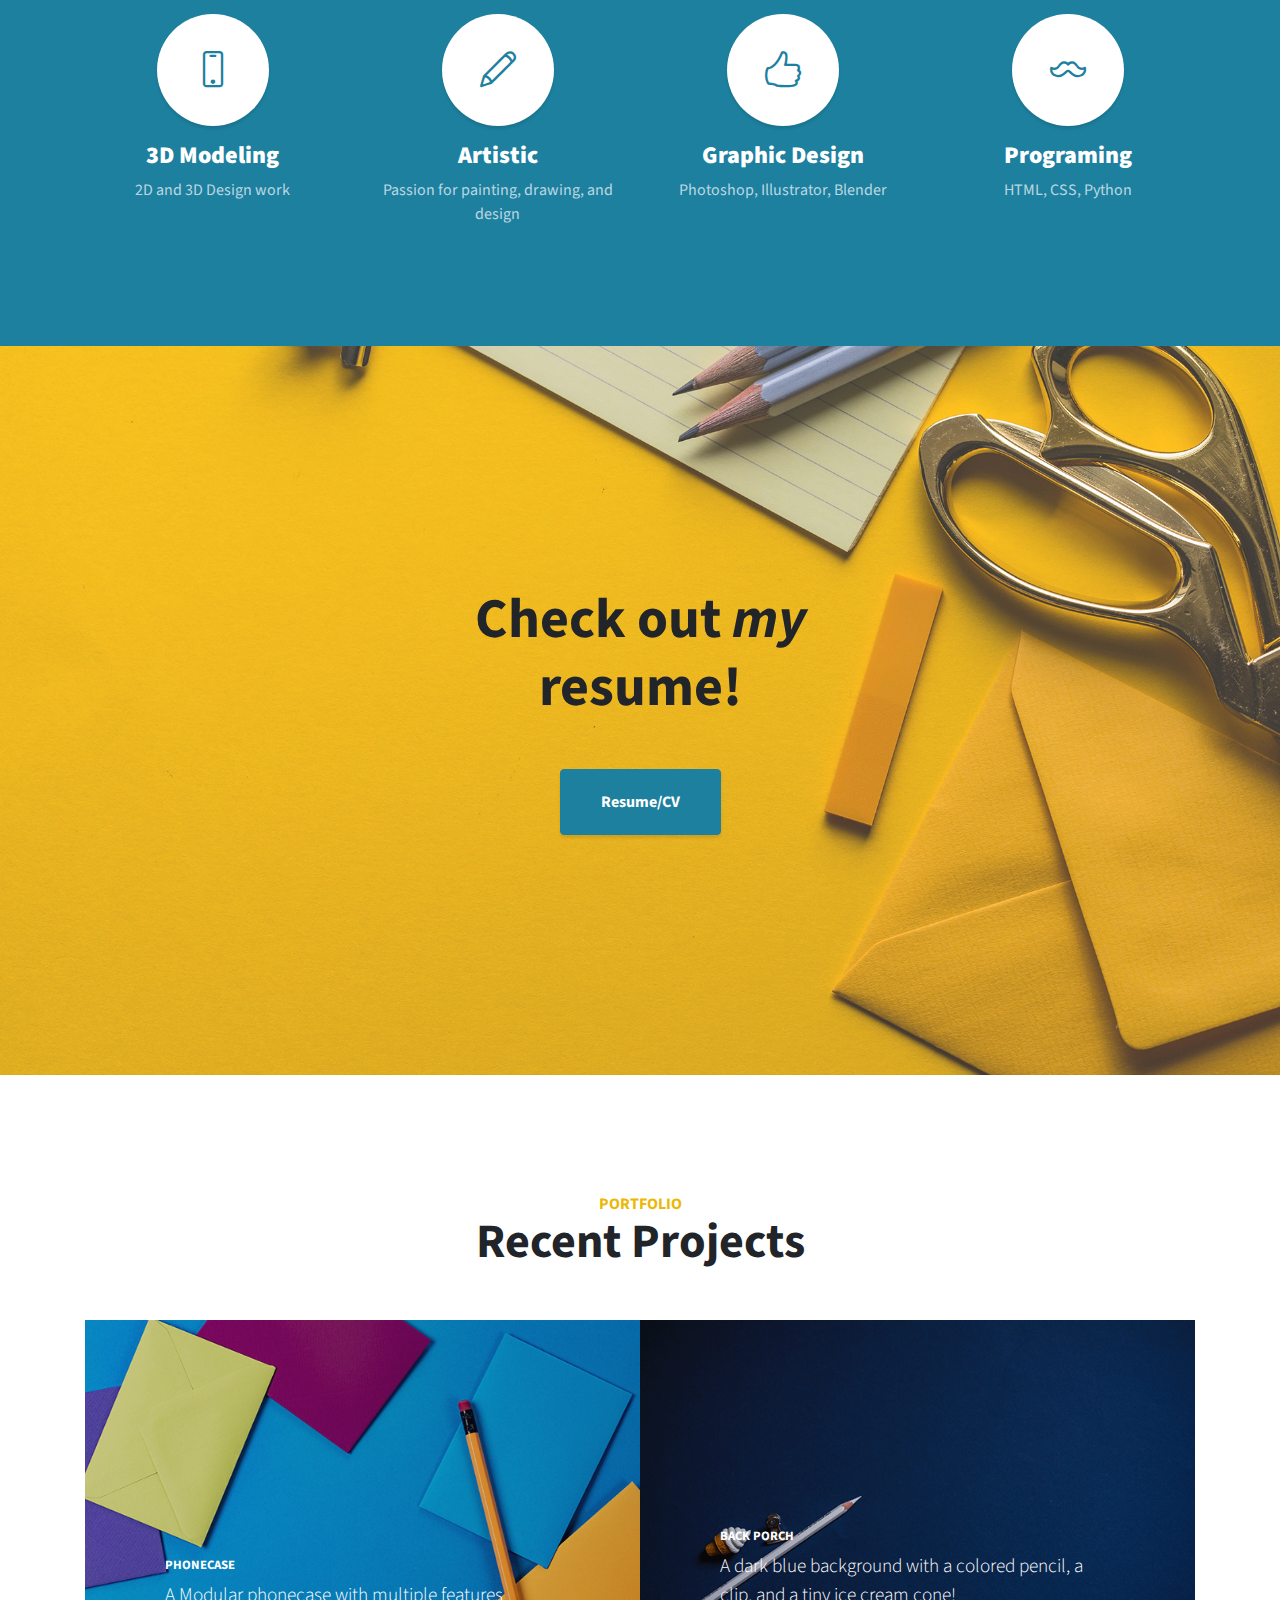
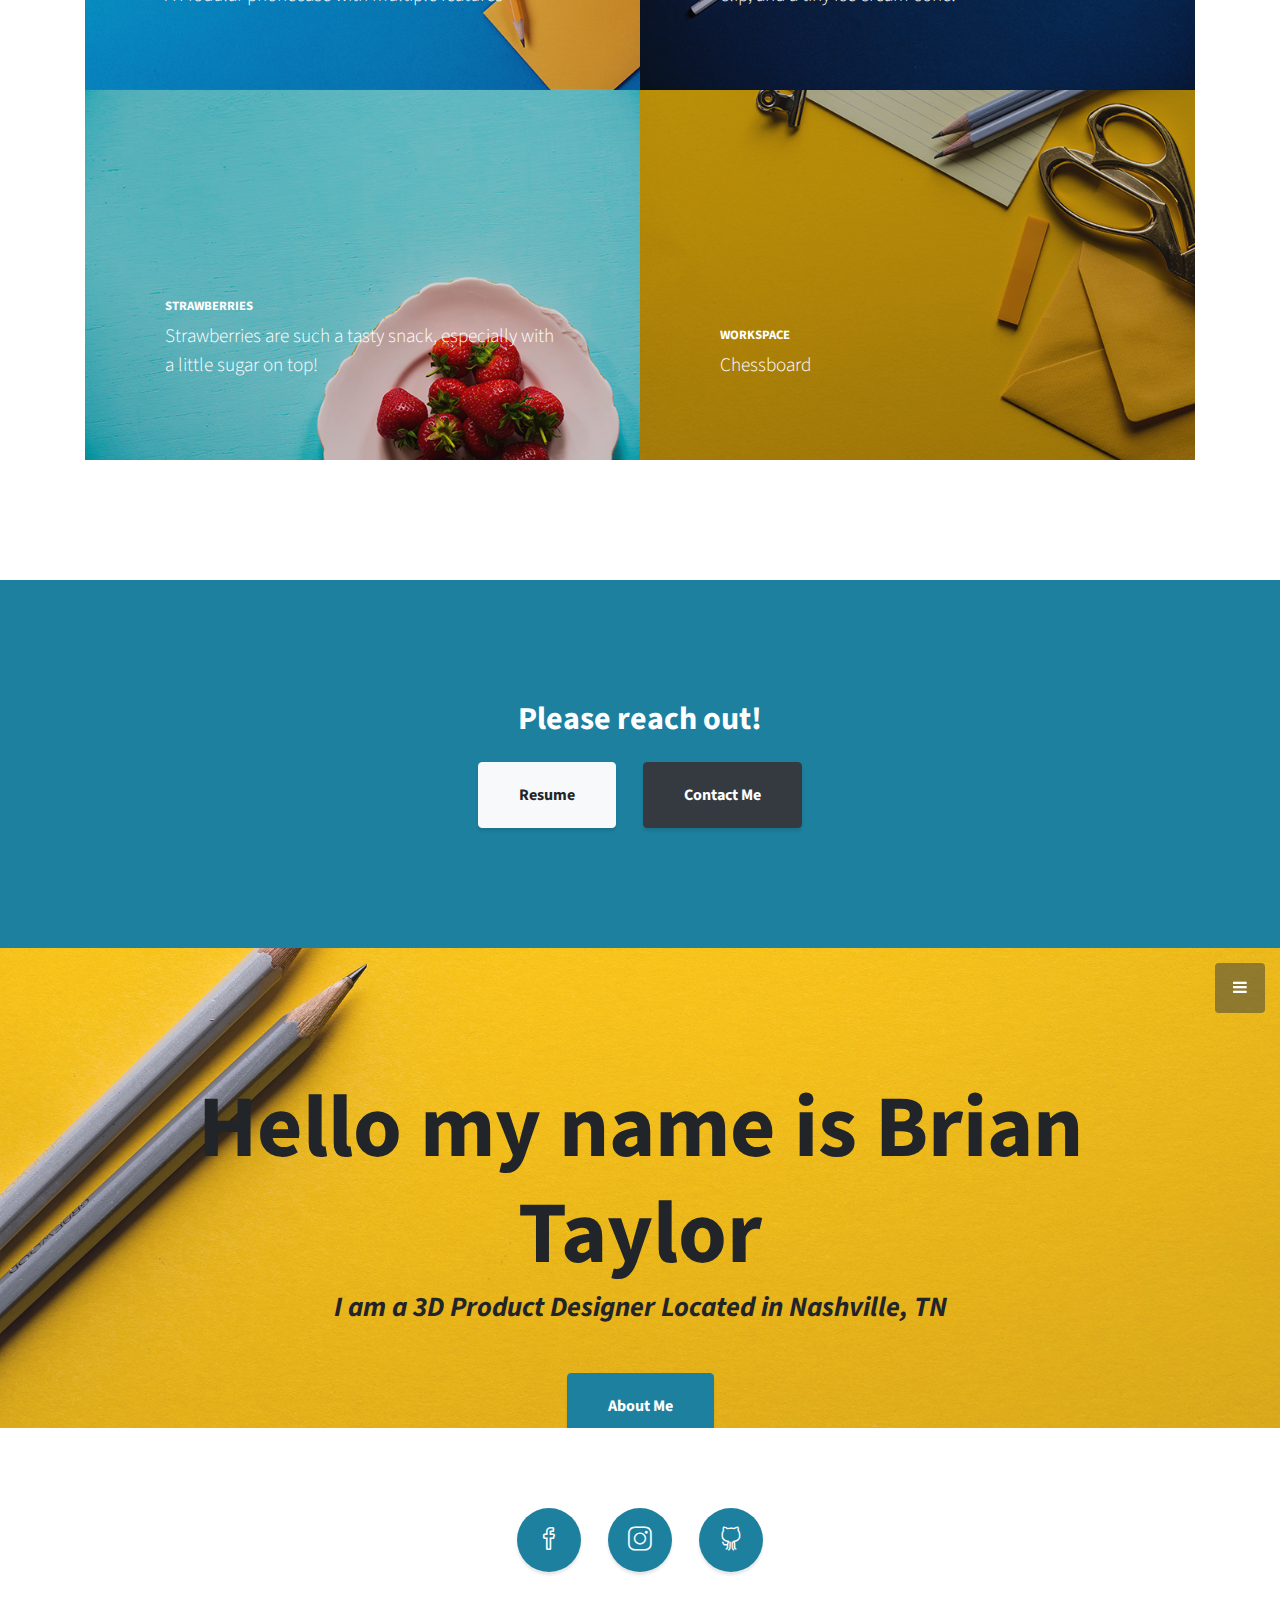
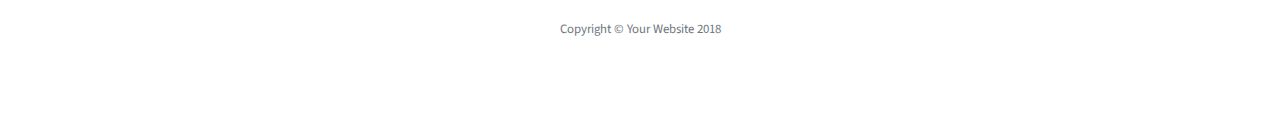
==== commit 6bbe4054: "Resume update" ====
--- a/index.html
+++ b/index.html
@@ -8,7 +8,7 @@
     <meta name="description" content="">
     <meta name="author" content="">
 
-    <title>Stylish Portfolio - Start Bootstrap Template</title>
+    <title>Brian Taylor Portfolio</title>
 
     <!-- Bootstrap Core CSS -->
     <link href="vendor/bootstrap/css/bootstrap.min.css" rel="stylesheet">
@@ -31,7 +31,7 @@
     <nav id="sidebar-wrapper">
       <ul class="sidebar-nav">
         <li class="sidebar-brand">
-          <a class="js-scroll-trigger" href="#page-top">Start Bootstrap</a>
+          <a class="js-scroll-trigger" href="#page-top">Brian Taylor</a>
         </li>
         <li class="sidebar-nav-item">
           <a class="js-scroll-trigger" href="#page-top">Home</a>
@@ -54,11 +54,11 @@
     <!-- Header -->
     <header class="masthead d-flex">
       <div class="container text-center my-auto">
-        <h1 class="mb-1">Stylish Portfolio</h1>
+        <h1 class="mb-1">Hello my name is Brian Taylor</h1>
         <h3 class="mb-5">
-          <em>A Free Bootstrap Theme by Start Bootstrap</em>
+          <em>I am a 3D Product Designer Located in Nashville, TN</em>
         </h3>
-        <a class="btn btn-primary btn-xl js-scroll-trigger" href="#about">Find Out More</a>
+        <a class="btn btn-primary btn-xl js-scroll-trigger" href="#about">About Me</a>
       </div>
       <div class="overlay"></div>
     </header>
@@ -68,10 +68,9 @@
       <div class="container text-center">
         <div class="row">
           <div class="col-lg-10 mx-auto">
-            <h2>Stylish Portfolio is the perfect theme for your next project!</h2>
-            <p class="lead mb-5">This theme features a flexible, UX friendly sidebar menu and stock photos from our friends at
-              <a href="https://unsplash.com/">Unsplash</a>!</p>
-            <a class="btn btn-dark btn-xl js-scroll-trigger" href="#services">What We Offer</a>
+            <h2>As a mechanical engineer, my passion is to solve problems in the most efficient and productive way possible.</h2>
+            <p class="lead mb-5">This is a portfolio of my work and an example of my unique skill sets.</p>
+            <a class="btn btn-dark btn-xl js-scroll-trigger" href="#services">Unique Skill Sets</a>
           </div>
         </div>
       </div>
@@ -81,8 +80,8 @@
     <section class="content-section bg-primary text-white text-center" id="services">
       <div class="container">
         <div class="content-section-heading">
-          <h3 class="text-secondary mb-0">Services</h3>
-          <h2 class="mb-5">What We Offer</h2>
+          <h3 class="text-secondary mb-0">Skills</h3>
+          <h2 class="mb-5">Developed Skill Set</h2>
         </div>
         <div class="row">
           <div class="col-lg-3 col-md-6 mb-5 mb-lg-0">
@@ -90,38 +89,36 @@
               <i class="icon-screen-smartphone"></i>
             </span>
             <h4>
-              <strong>Responsive</strong>
-            </h4>
-            <p class="text-faded mb-0">Looks great on any screen size!</p>
+              <strong>3D Modeling</strong>
+            </h4>
+            <p class="text-faded mb-0">2D and 3D Design work</p>
           </div>
           <div class="col-lg-3 col-md-6 mb-5 mb-lg-0">
             <span class="service-icon rounded-circle mx-auto mb-3">
               <i class="icon-pencil"></i>
             </span>
             <h4>
-              <strong>Redesigned</strong>
-            </h4>
-            <p class="text-faded mb-0">Freshly redesigned for Bootstrap 4.</p>
+              <strong>Artistic</strong>
+            </h4>
+            <p class="text-faded mb-0">Passion for painting, drawing, and design</p>
           </div>
           <div class="col-lg-3 col-md-6 mb-5 mb-md-0">
             <span class="service-icon rounded-circle mx-auto mb-3">
               <i class="icon-like"></i>
             </span>
             <h4>
-              <strong>Favorited</strong>
-            </h4>
-            <p class="text-faded mb-0">Millions of users
-              <i class="fa fa-heart"></i>
-              Start Bootstrap!</p>
+              <strong>Graphic Design</strong>
+            </h4>
+            <p class="text-faded mb-0">Photoshop, Illustrator, Blender</p>
           </div>
           <div class="col-lg-3 col-md-6">
             <span class="service-icon rounded-circle mx-auto mb-3">
               <i class="icon-mustache"></i>
             </span>
             <h4>
-              <strong>Question</strong>
-            </h4>
-            <p class="text-faded mb-0">I mustache you a question...</p>
+              <strong>Programing</strong>
+            </h4>
+            <p class="text-faded mb-0">HTML, CSS, Python</p>
           </div>
         </div>
       </div>
@@ -130,10 +127,10 @@
     <!-- Callout -->
     <section class="callout">
       <div class="container text-center">
-        <h2 class="mx-auto mb-5">Welcome to
-          <em>your</em>
-          next website!</h2>
-        <a class="btn btn-primary btn-xl" href="https://startbootstrap.com/template-overviews/stylish-portfolio/">Download Now!</a>
+        <h2 class="mx-auto mb-5">Check out
+          <em>my</em>
+          resume!</h2>
+        <a class="btn btn-primary btn-xl" href="https://brianmichaeltaylor.github.io/">Resume/CV</a>
       </div>
     </section>
 
@@ -146,21 +143,21 @@
         </div>
         <div class="row no-gutters">
           <div class="col-lg-6">
+            <a class="portfolio-item" href="phonecase.html">
+              <span class="caption">
+                <span class="caption-content">
+                  <h2>Phonecase</h2>
+                  <p class="mb-0">A Modular phonecase with multiple features</p>
+                </span>
+              </span>
+              <img class="img-fluid" src="img/portfolio-1.jpg" alt="">
+            </a>
+          </div>
+          <div class="col-lg-6">
             <a class="portfolio-item" href="portfolio.html">
               <span class="caption">
                 <span class="caption-content">
-                  <h2>Stationary</h2>
-                  <p class="mb-0">A yellow pencil with envelopes on a clean, blue backdrop!</p>
-                </span>
-              </span>
-              <img class="img-fluid" src="img/portfolio-1.jpg" alt="">
-            </a>
-          </div>
-          <div class="col-lg-6">
-            <a class="portfolio-item" href="portfolio.html">
-              <span class="caption">
-                <span class="caption-content">
-                  <h2>Ice Cream</h2>
+                  <h2>Back Porch</h2>
                   <p class="mb-0">A dark blue background with a colored pencil, a clip, and a tiny ice cream cone!</p>
                 </span>
               </span>
@@ -183,7 +180,7 @@
               <span class="caption">
                 <span class="caption-content">
                   <h2>Workspace</h2>
-                  <p class="mb-0">A yellow workspace with some scissors, pencils, and other objects.</p>
+                  <p class="mb-0">Chessboard</p>
                 </span>
               </span>
               <img class="img-fluid" src="img/portfolio-4.jpg" alt="">
@@ -196,18 +193,18 @@
     <!-- Call to Action -->
     <section class="content-section bg-primary text-white">
       <div class="container text-center">
-        <h2 class="mb-4">The buttons below are impossible to resist...</h2>
-        <a href="#" class="btn btn-xl btn-light mr-4">Click Me!</a>
-        <a href="#" class="btn btn-xl btn-dark">Look at Me!</a>
+        <h2 class="mb-4">Please reach out!</h2>
+        <a href="#https://brianmichaeltaylor.github.io/" class="btn btn-xl btn-light mr-4">Resume</a>
+        <a href="#https://brianmichaeltaylor.github.io/" class="btn btn-xl btn-dark">Contact Me</a>
       </div>
     </section>
 
     <!-- Map -->
     <section id="contact" class="map">
-      <iframe width="100%" height="100%" frameborder="0" scrolling="no" marginheight="0" marginwidth="0" src="https://maps.google.com/maps?f=q&amp;source=s_q&amp;hl=en&amp;geocode=&amp;q=Twitter,+Inc.,+Market+Street,+San+Francisco,+CA&amp;aq=0&amp;oq=twitter&amp;sll=28.659344,-81.187888&amp;sspn=0.128789,0.264187&amp;ie=UTF8&amp;hq=Twitter,+Inc.,+Market+Street,+San+Francisco,+CA&amp;t=m&amp;z=15&amp;iwloc=A&amp;output=embed"></iframe>
+      <iframe width="100%" height="100%" frameborder="0" scrolling="no" marginheight="0" marginwidth="0" src="#https://www.google.com/maps/embed?pb=!1m18!1m12!1m3!1d3266.43110651447!2d-85.29752888449248!3d35.045959380347455!2m3!1f0!2f0!3f0!3m2!1i1024!2i768!4f13.1!3m3!1m2!1s0x88605e71bff0c27b%3A0xf070bbb54d95dcb7!2sThe+University+of+Tennessee+at+Chattanooga!5e0!3m2!1sen!2sus!4v1531846449234" width="600" height="450" frameborder="0" style="border:0" allowfullscreen></iframe>
       <br/>
       <small>
-        <a href="https://maps.google.com/maps?f=q&amp;source=embed&amp;hl=en&amp;geocode=&amp;q=Twitter,+Inc.,+Market+Street,+San+Francisco,+CA&amp;aq=0&amp;oq=twitter&amp;sll=28.659344,-81.187888&amp;sspn=0.128789,0.264187&amp;ie=UTF8&amp;hq=Twitter,+Inc.,+Market+Street,+San+Francisco,+CA&amp;t=m&amp;z=15&amp;iwloc=A"></a>
+        <a href="#https://www.google.com/maps/embed?pb" width="600" height="450" frameborder="0" style="border:0" allowfullscreen></a>
       </small>
     </section>
 
@@ -216,22 +213,22 @@
       <div class="container">
         <ul class="list-inline mb-5">
           <li class="list-inline-item">
-            <a class="social-link rounded-circle text-white mr-3" href="#">
+            <a class="social-link rounded-circle text-white mr-3" href="#https://www.facebook.com/3DStartups/">
               <i class="icon-social-facebook"></i>
             </a>
           </li>
           <li class="list-inline-item">
-            <a class="social-link rounded-circle text-white mr-3" href="#">
-              <i class="icon-social-twitter"></i>
+            <a class="social-link rounded-circle text-white mr-3" href="#https://www.instagram.com/?hl=en">
+              <i class="icon-social-instagram"></i>
             </a>
           </li>
           <li class="list-inline-item">
-            <a class="social-link rounded-circle text-white" href="#">
+            <a class="social-link rounded-circle text-white" href="#https://github.com/BrianMichaelTaylor">
               <i class="icon-social-github"></i>
             </a>
           </li>
         </ul>
-        <p class="text-muted small mb-0">Copyright &copy; Your Website 2017</p>
+        <p class="text-muted small mb-0">Copyright &copy; Your Website 2018</p>
       </div>
     </footer>
 
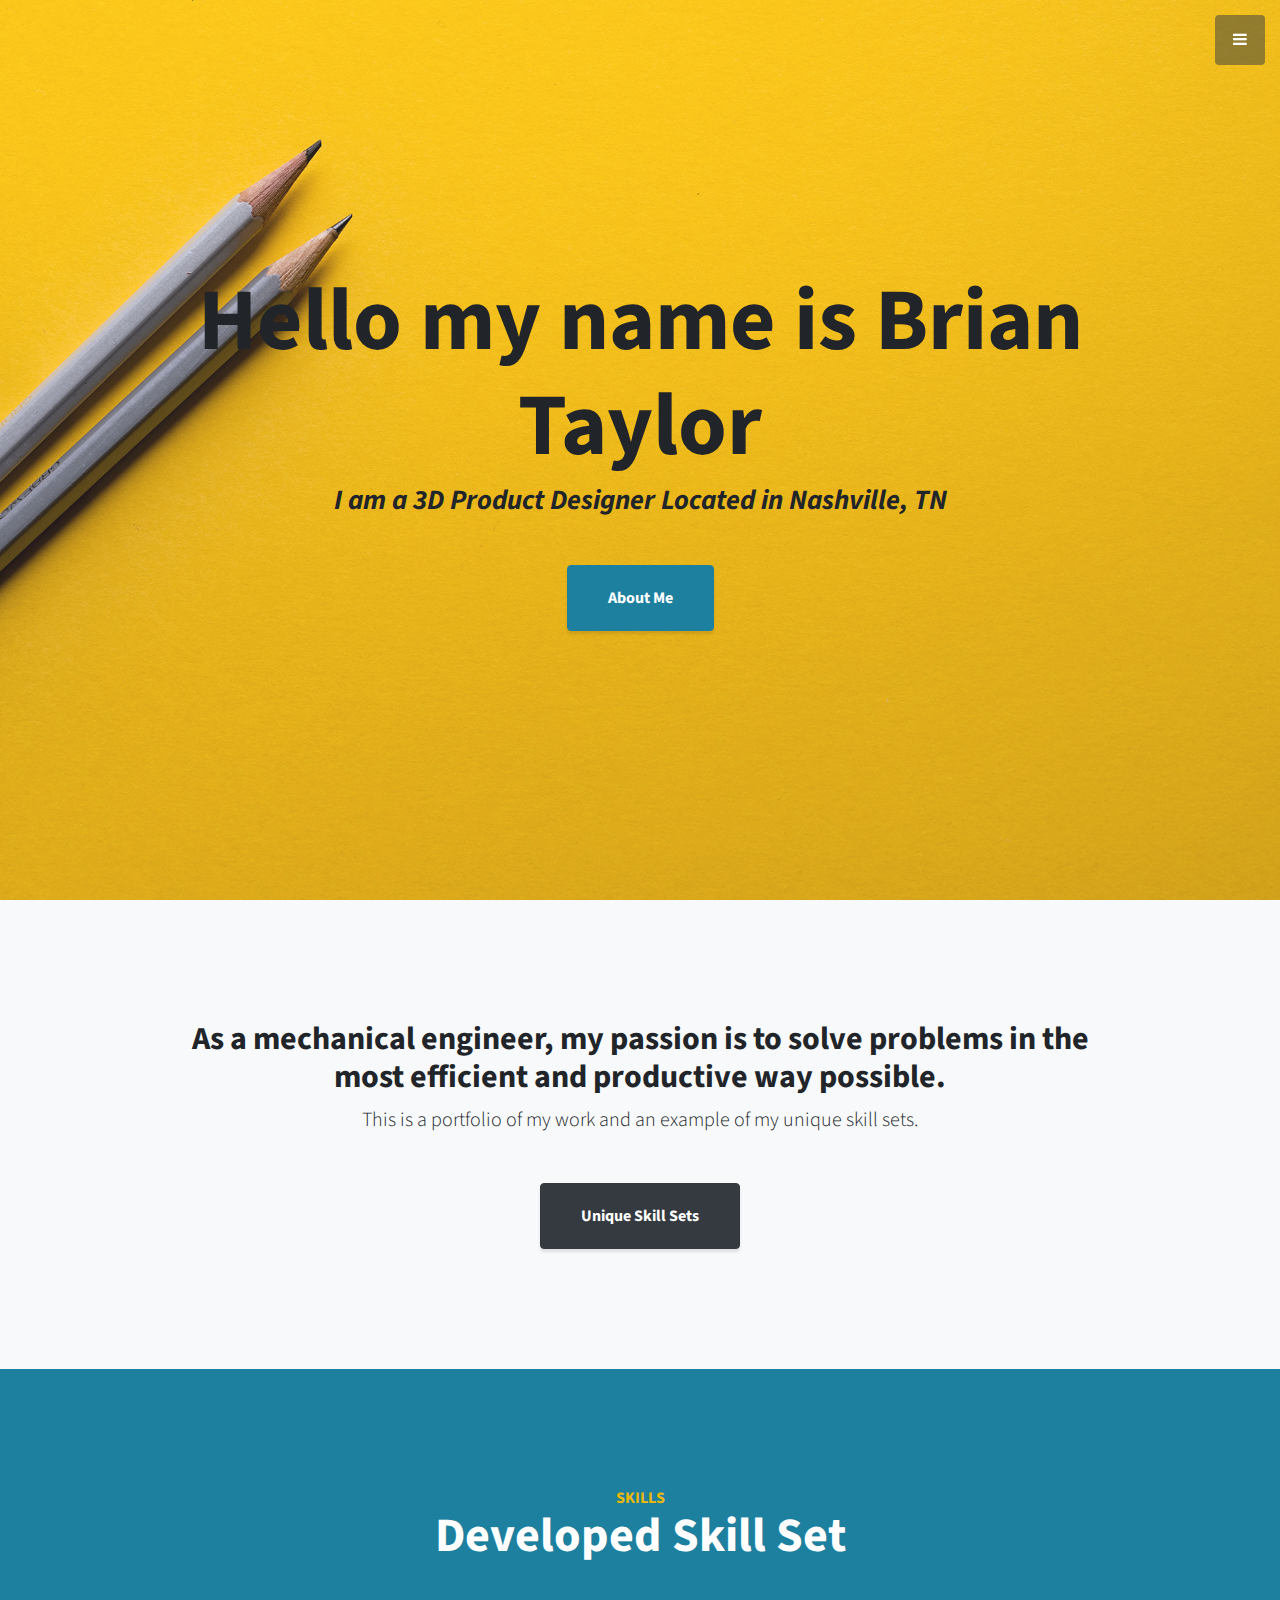
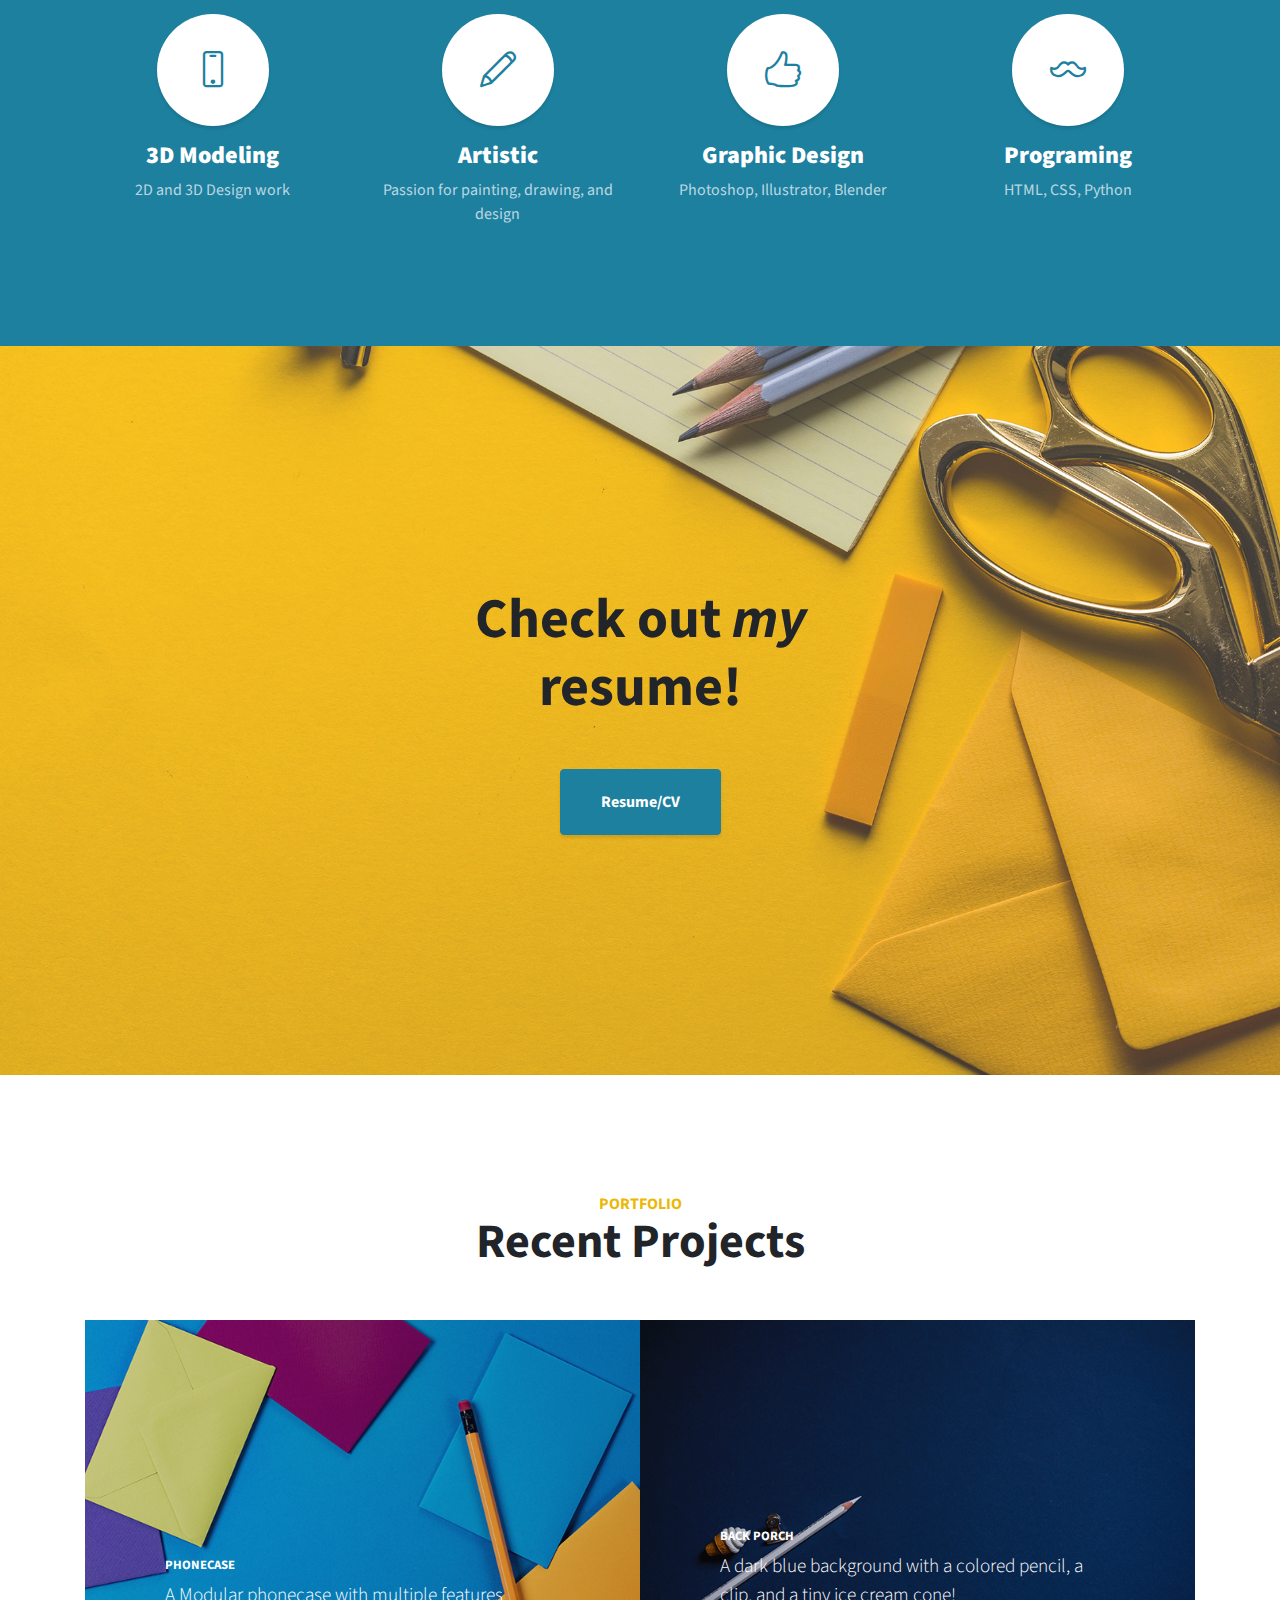
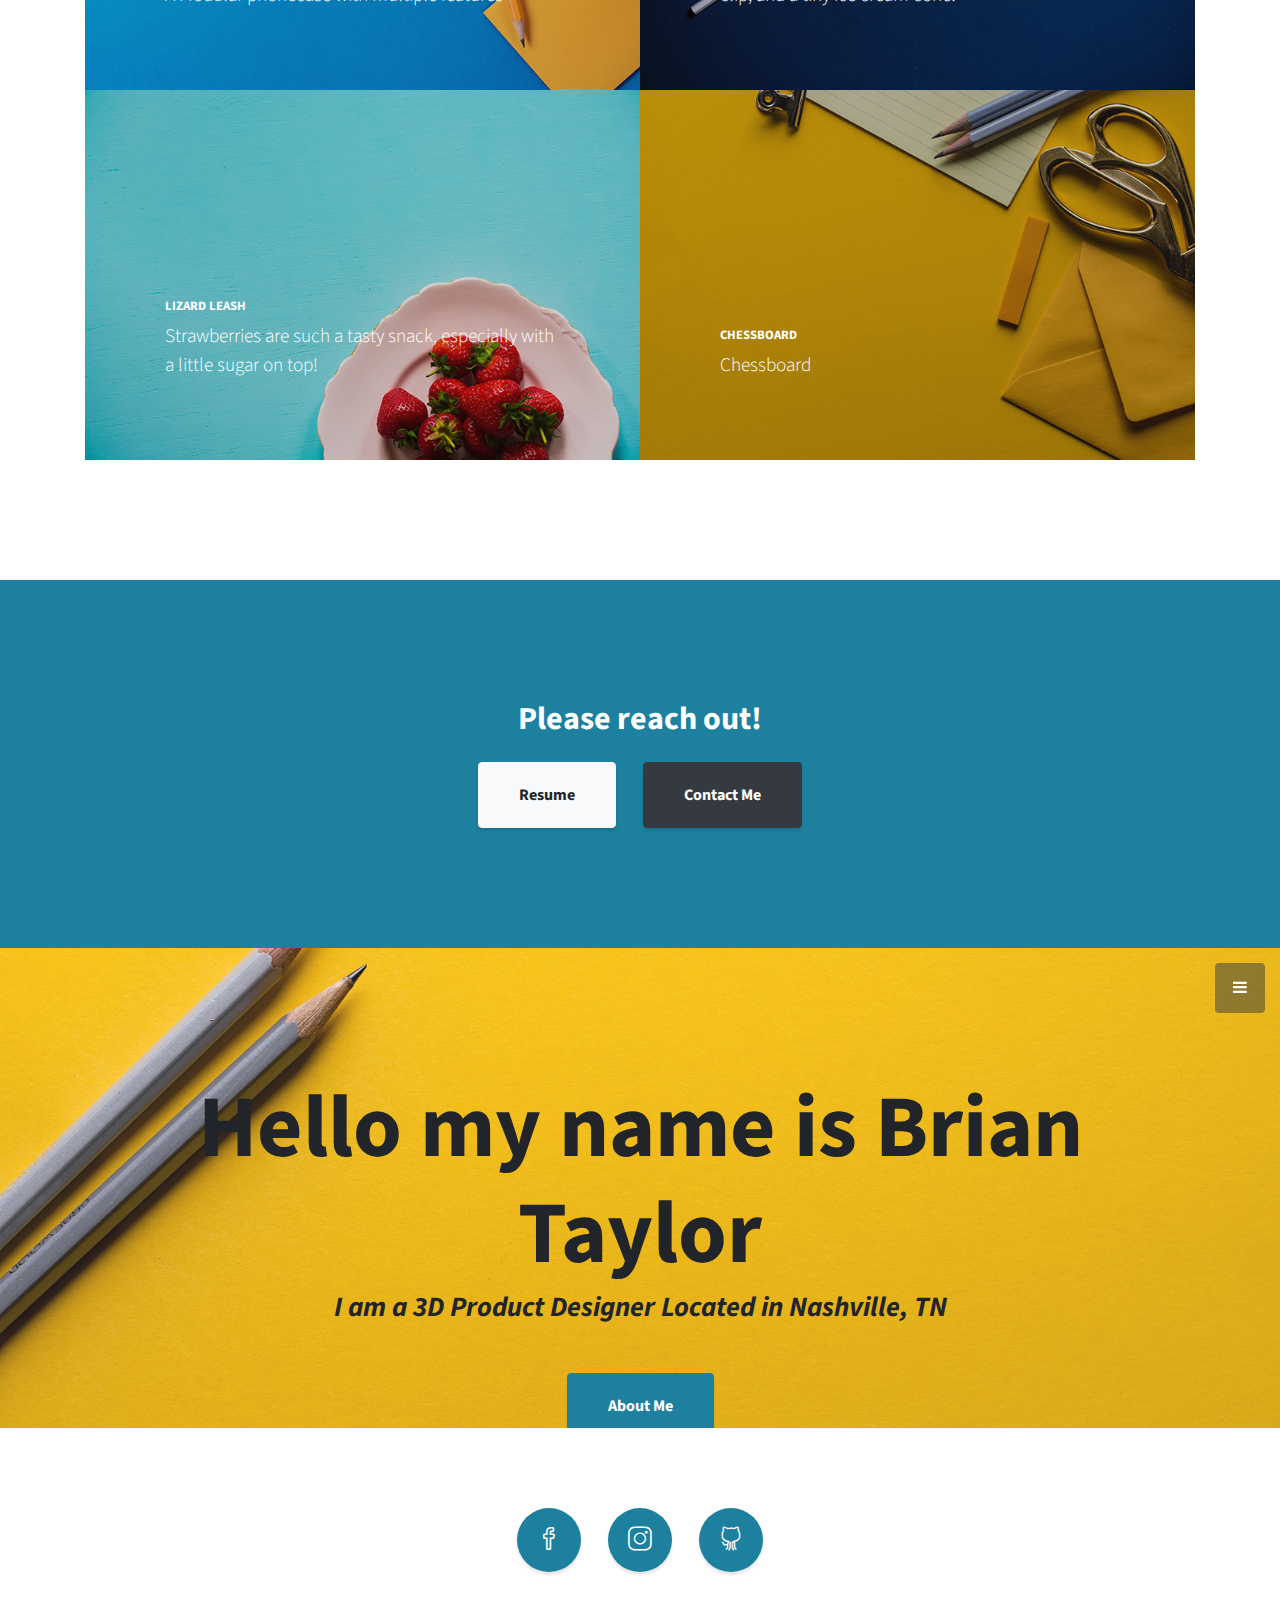
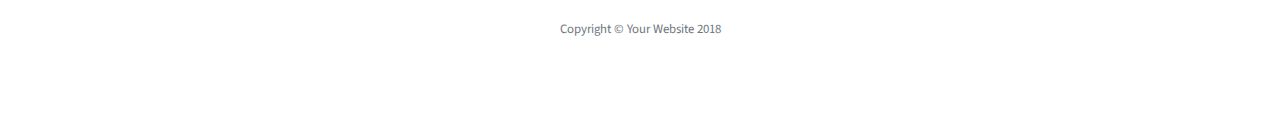
==== commit 07756861: "Contact Form" ====
--- a/index.html
+++ b/index.html
@@ -168,7 +168,7 @@
             <a class="portfolio-item" href="#">
               <span class="caption">
                 <span class="caption-content">
-                  <h2>Strawberries</h2>
+                  <h2>Lizard Leash</h2>
                   <p class="mb-0">Strawberries are such a tasty snack, especially with a little sugar on top!</p>
                 </span>
               </span>
@@ -179,7 +179,7 @@
             <a class="portfolio-item" href="#">
               <span class="caption">
                 <span class="caption-content">
-                  <h2>Workspace</h2>
+                  <h2>Chessboard</h2>
                   <p class="mb-0">Chessboard</p>
                 </span>
               </span>
@@ -195,13 +195,13 @@
       <div class="container text-center">
         <h2 class="mb-4">Please reach out!</h2>
         <a href="#https://brianmichaeltaylor.github.io/" class="btn btn-xl btn-light mr-4">Resume</a>
-        <a href="#https://brianmichaeltaylor.github.io/" class="btn btn-xl btn-dark">Contact Me</a>
+        <a href="contact.html" class="btn btn-xl btn-dark">Contact Me</a>
       </div>
     </section>
 
     <!-- Map -->
     <section id="contact" class="map">
-      <iframe width="100%" height="100%" frameborder="0" scrolling="no" marginheight="0" marginwidth="0" src="#https://www.google.com/maps/embed?pb=!1m18!1m12!1m3!1d3266.43110651447!2d-85.29752888449248!3d35.045959380347455!2m3!1f0!2f0!3f0!3m2!1i1024!2i768!4f13.1!3m3!1m2!1s0x88605e71bff0c27b%3A0xf070bbb54d95dcb7!2sThe+University+of+Tennessee+at+Chattanooga!5e0!3m2!1sen!2sus!4v1531846449234" width="600" height="450" frameborder="0" style="border:0" allowfullscreen></iframe>
+      <iframe width="100%" height="100%" frameborder="0" scrolling="no" marginheight="0" marginwidth="0" src="#https://www.google.com/maps/embed?pb=!1m18!1m12!1m3!1d3266.43110651447!2d-85.29752888449248!3d35.045959380347455!2m3!1f0!2f0!3f0!3m2!1i1024!2i768!4f13.1!3m3!1m2!1s0x88605e71bff0c27b%3A0xf070bbb54d95dcb7!2sThe+University+of+Tennessee+at+Chattanooga!5e0!3m2!1sen!2sus!4v1531846449234" allowfullscreen></iframe>
       <br/>
       <small>
         <a href="#https://www.google.com/maps/embed?pb" width="600" height="450" frameborder="0" style="border:0" allowfullscreen></a>
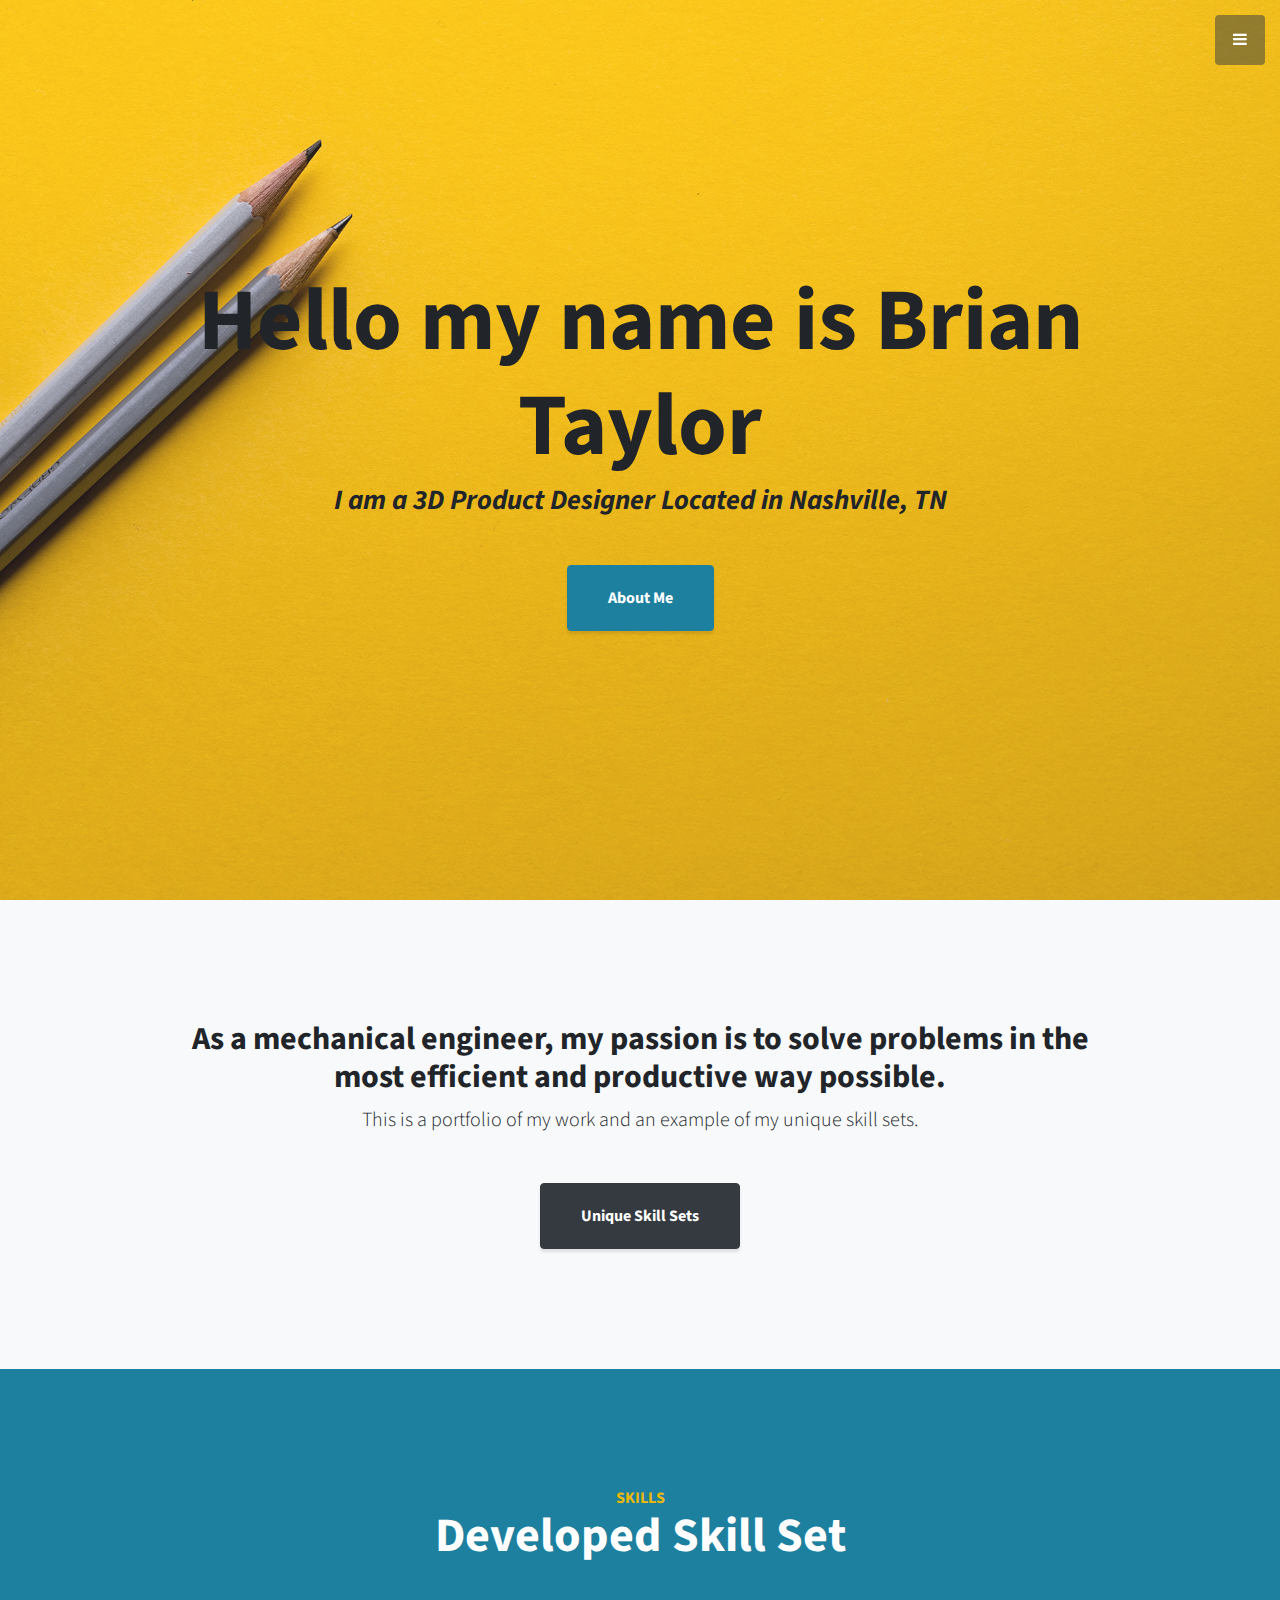
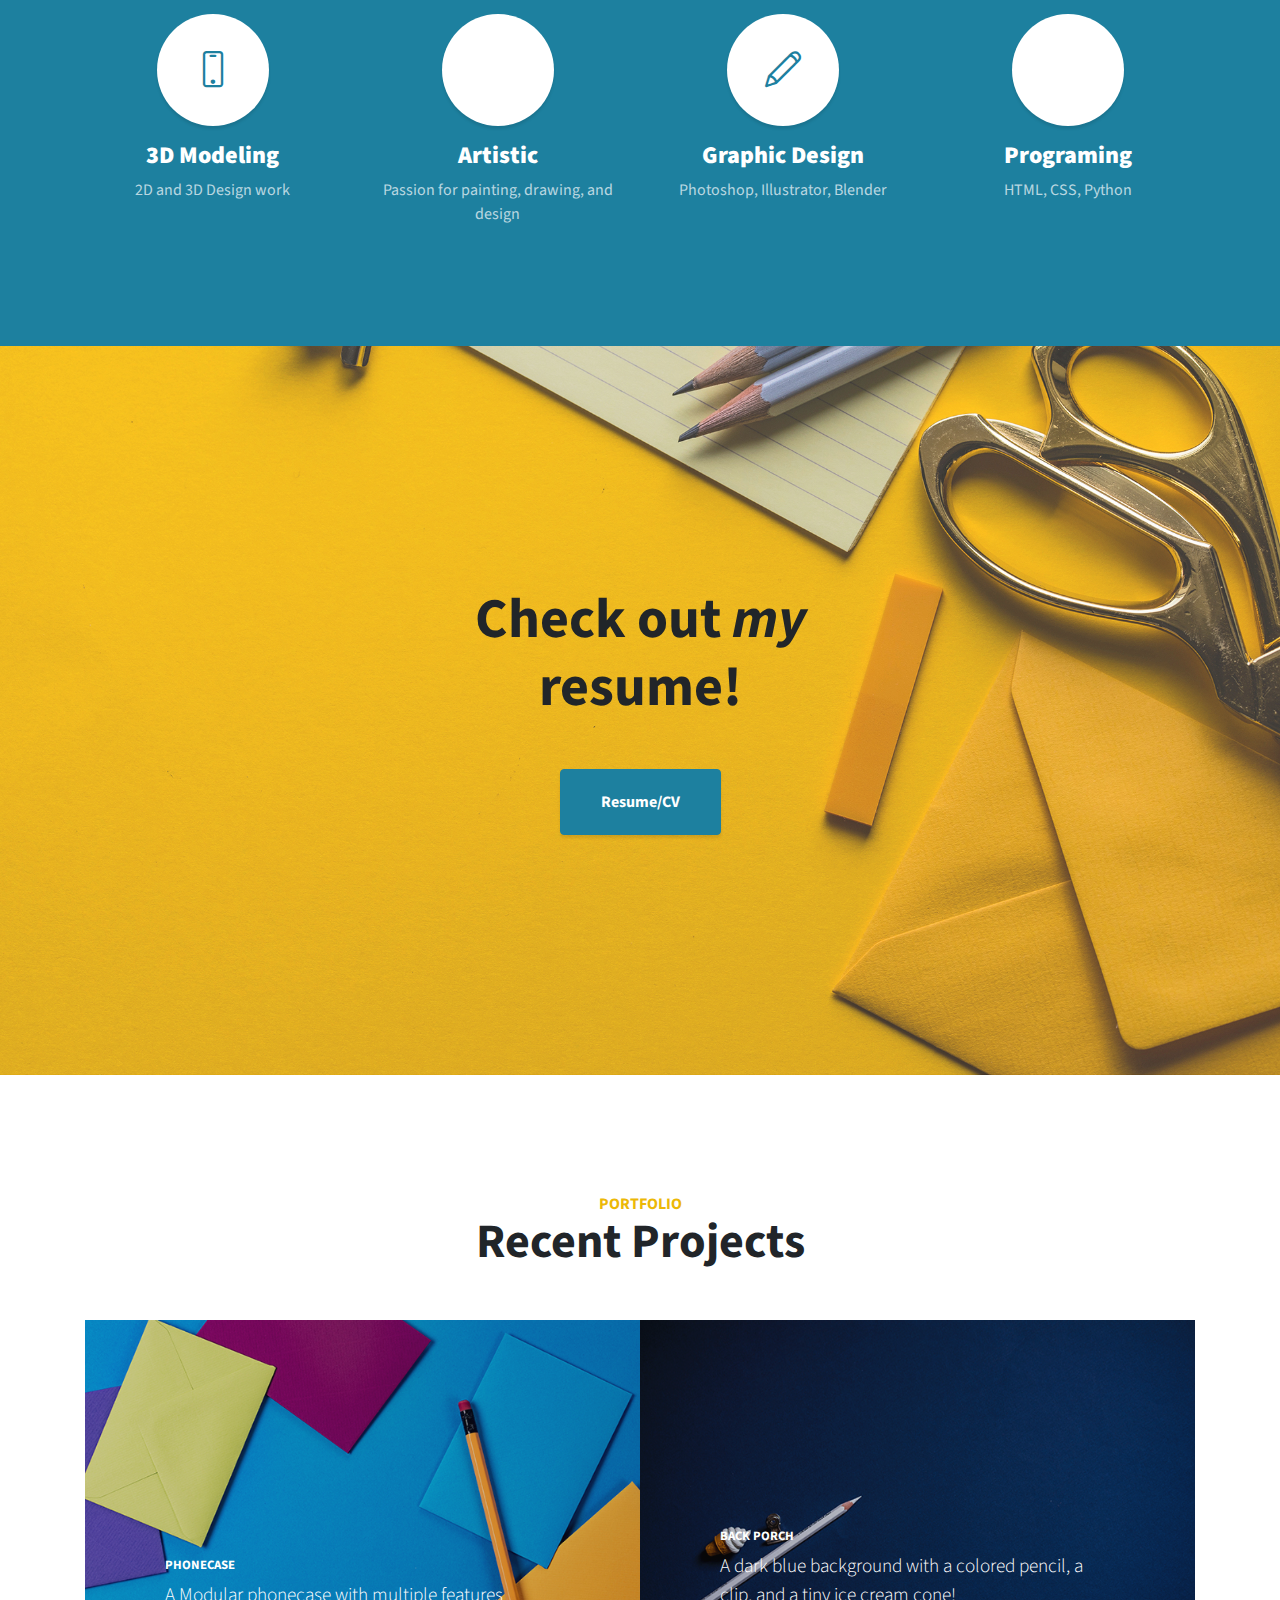
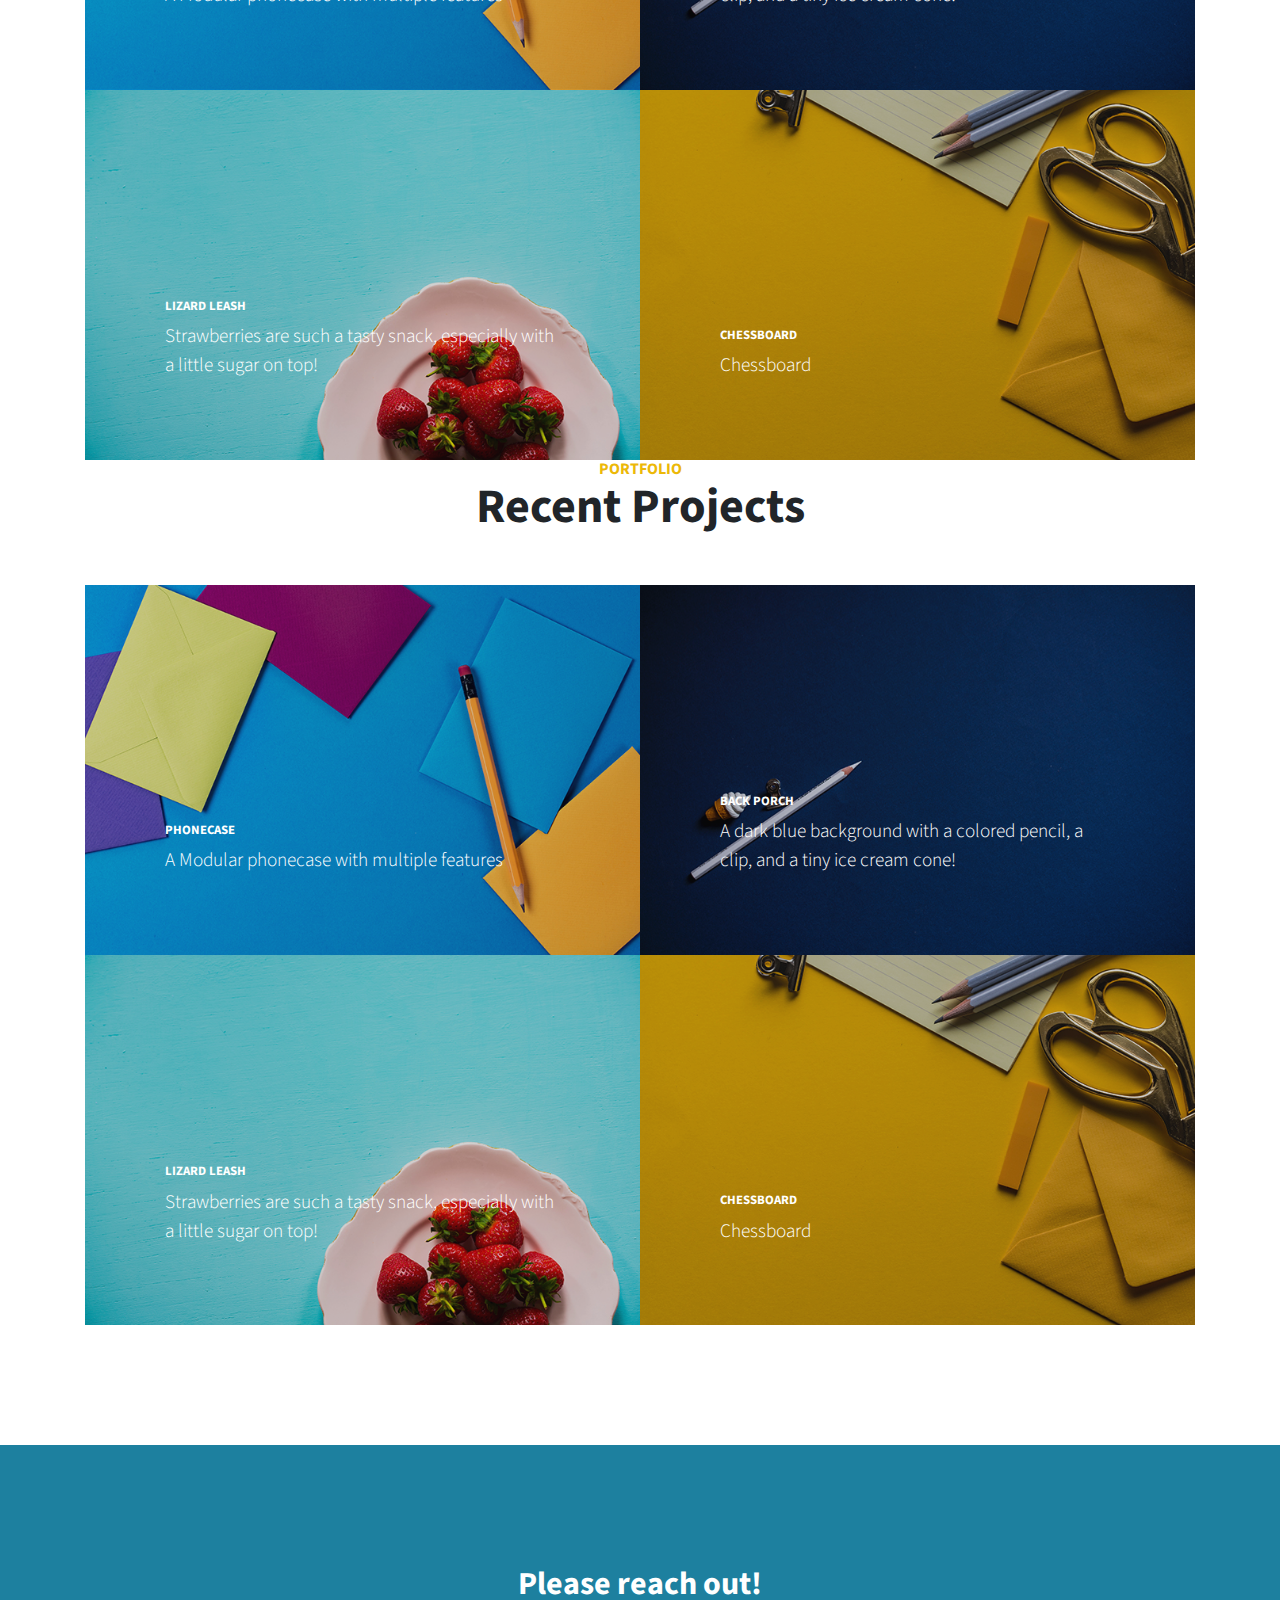
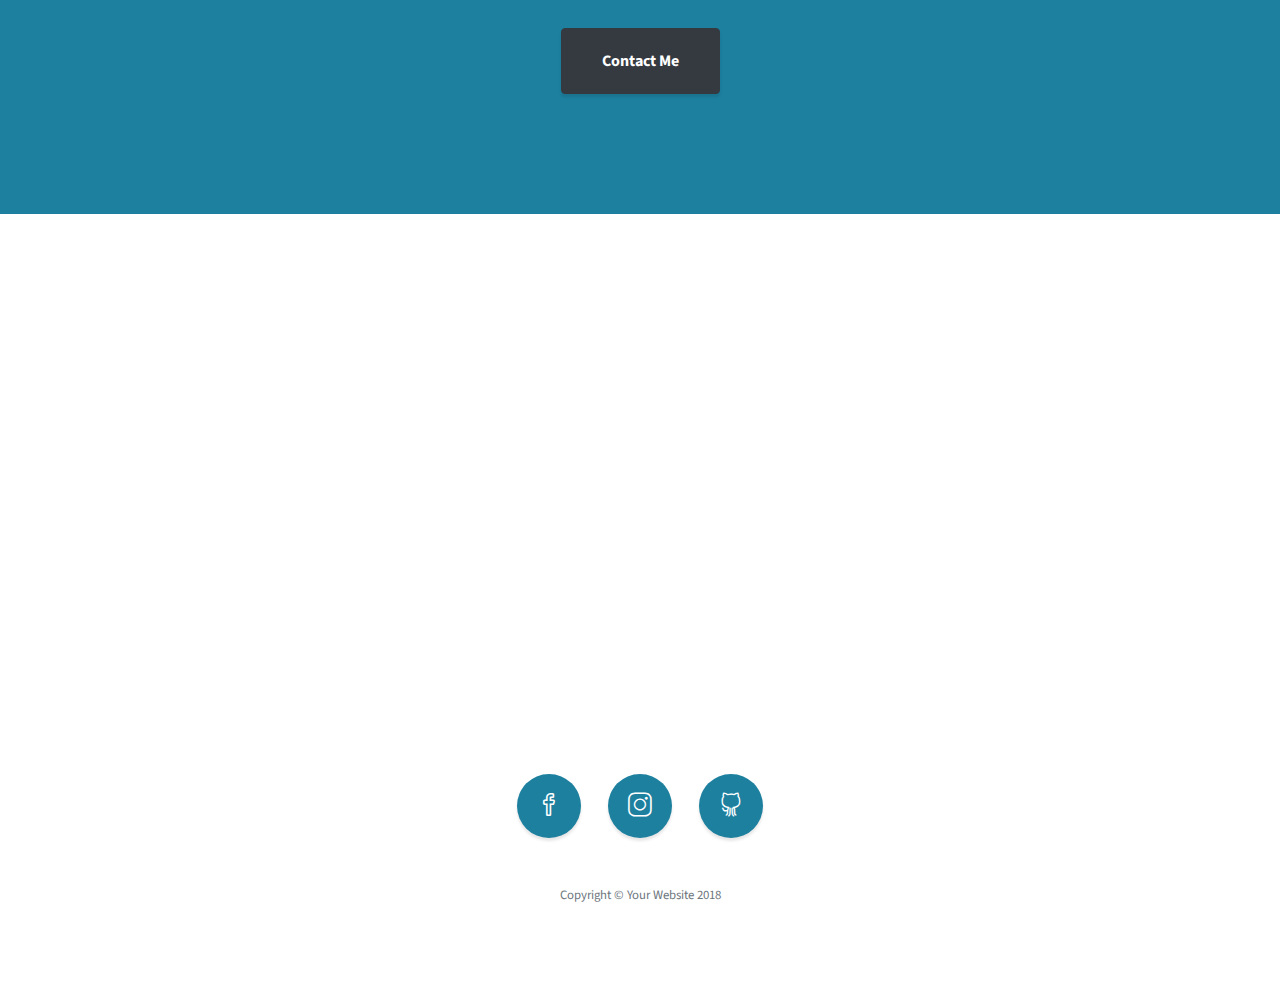
==== commit 475c99fc: "Update Portfolio" ====
--- a/index.html
+++ b/index.html
@@ -95,7 +95,7 @@
           </div>
           <div class="col-lg-3 col-md-6 mb-5 mb-lg-0">
             <span class="service-icon rounded-circle mx-auto mb-3">
-              <i class="icon-pencil"></i>
+              <i class="icon-cube"></i>
             </span>
             <h4>
               <strong>Artistic</strong>
@@ -104,7 +104,7 @@
           </div>
           <div class="col-lg-3 col-md-6 mb-5 mb-md-0">
             <span class="service-icon rounded-circle mx-auto mb-3">
-              <i class="icon-like"></i>
+              <i class="icon-pencil"></i>
             </span>
             <h4>
               <strong>Graphic Design</strong>
@@ -113,7 +113,7 @@
           </div>
           <div class="col-lg-3 col-md-6">
             <span class="service-icon rounded-circle mx-auto mb-3">
-              <i class="icon-mustache"></i>
+              <i class="icon-photoshop"></i>
             </span>
             <h4>
               <strong>Programing</strong>
@@ -188,23 +188,74 @@
           </div>
         </div>
       </div>
+        <div class="container">
+        <div class="content-section-heading text-center">
+          <h3 class="text-secondary mb-0">Portfolio</h3>
+          <h2 class="mb-5">Recent Projects</h2>
+        </div>
+        <div class="row no-gutters">
+          <div class="col-lg-6">
+            <a class="portfolio-item" href="phonecase.html">
+              <span class="caption">
+                <span class="caption-content">
+                  <h2>Phonecase</h2>
+                  <p class="mb-0">A Modular phonecase with multiple features</p>
+                </span>
+              </span>
+              <img class="img-fluid" src="img/portfolio-1.jpg" alt="">
+            </a>
+          </div>
+          <div class="col-lg-6">
+            <a class="portfolio-item" href="portfolio.html">
+              <span class="caption">
+                <span class="caption-content">
+                  <h2>Back Porch</h2>
+                  <p class="mb-0">A dark blue background with a colored pencil, a clip, and a tiny ice cream cone!</p>
+                </span>
+              </span>
+              <img class="img-fluid" src="img/portfolio-2.jpg" alt="">
+            </a>
+          </div>
+          <div class="col-lg-6">
+            <a class="portfolio-item" href="#">
+              <span class="caption">
+                <span class="caption-content">
+                  <h2>Lizard Leash</h2>
+                  <p class="mb-0">Strawberries are such a tasty snack, especially with a little sugar on top!</p>
+                </span>
+              </span>
+              <img class="img-fluid" src="img/portfolio-3.jpg" alt="">
+            </a>
+          </div>
+          <div class="col-lg-6">
+            <a class="portfolio-item" href="#">
+              <span class="caption">
+                <span class="caption-content">
+                  <h2>Chessboard</h2>
+                  <p class="mb-0">Chessboard</p>
+                </span>
+              </span>
+              <img class="img-fluid" src="img/portfolio-4.jpg" alt="">
+            </a>
+          </div>
+        </div>
+      </div>
     </section>
 
     <!-- Call to Action -->
     <section class="content-section bg-primary text-white">
       <div class="container text-center">
         <h2 class="mb-4">Please reach out!</h2>
-        <a href="#https://brianmichaeltaylor.github.io/" class="btn btn-xl btn-light mr-4">Resume</a>
         <a href="contact.html" class="btn btn-xl btn-dark">Contact Me</a>
       </div>
     </section>
 
     <!-- Map -->
     <section id="contact" class="map">
-      <iframe width="100%" height="100%" frameborder="0" scrolling="no" marginheight="0" marginwidth="0" src="#https://www.google.com/maps/embed?pb=!1m18!1m12!1m3!1d3266.43110651447!2d-85.29752888449248!3d35.045959380347455!2m3!1f0!2f0!3f0!3m2!1i1024!2i768!4f13.1!3m3!1m2!1s0x88605e71bff0c27b%3A0xf070bbb54d95dcb7!2sThe+University+of+Tennessee+at+Chattanooga!5e0!3m2!1sen!2sus!4v1531846449234" allowfullscreen></iframe>
+      <iframe src="https://www.google.com/maps/embed?pb=!1m18!1m12!1m3!1d104458.86074886925!2d-85.30873086490928!3d35.09823508377456!2m3!1f0!2f0!3f0!3m2!1i1024!2i768!4f13.1!3m3!1m2!1s0x88605e71bff0c27b%3A0xf070bbb54d95dcb7!2sThe+University+of+Tennessee+at+Chattanooga!5e0!3m2!1sen!2sus!4v1531885470053" width="600" height="450" frameborder="0" style="border:0" allowfullscreen></iframe>
       <br/>
       <small>
-        <a href="#https://www.google.com/maps/embed?pb" width="600" height="450" frameborder="0" style="border:0" allowfullscreen></a>
+        <a href="https://www.google.com/maps/embed?pb" width="600" height="450" frameborder="0" style="border:0" allowfullscreen></a>
       </small>
     </section>
 
@@ -213,17 +264,17 @@
       <div class="container">
         <ul class="list-inline mb-5">
           <li class="list-inline-item">
-            <a class="social-link rounded-circle text-white mr-3" href="#https://www.facebook.com/3DStartups/">
+            <a class="social-link rounded-circle text-white mr-3" href="https://www.facebook.com/3DStartups/">
               <i class="icon-social-facebook"></i>
             </a>
           </li>
           <li class="list-inline-item">
-            <a class="social-link rounded-circle text-white mr-3" href="#https://www.instagram.com/?hl=en">
+            <a class="social-link rounded-circle text-white mr-3" href="https://www.instagram.com/?hl=en">
               <i class="icon-social-instagram"></i>
             </a>
           </li>
           <li class="list-inline-item">
-            <a class="social-link rounded-circle text-white" href="#https://github.com/BrianMichaelTaylor">
+            <a class="social-link rounded-circle text-white" href="https://github.com/BrianMichaelTaylor">
               <i class="icon-social-github"></i>
             </a>
           </li>
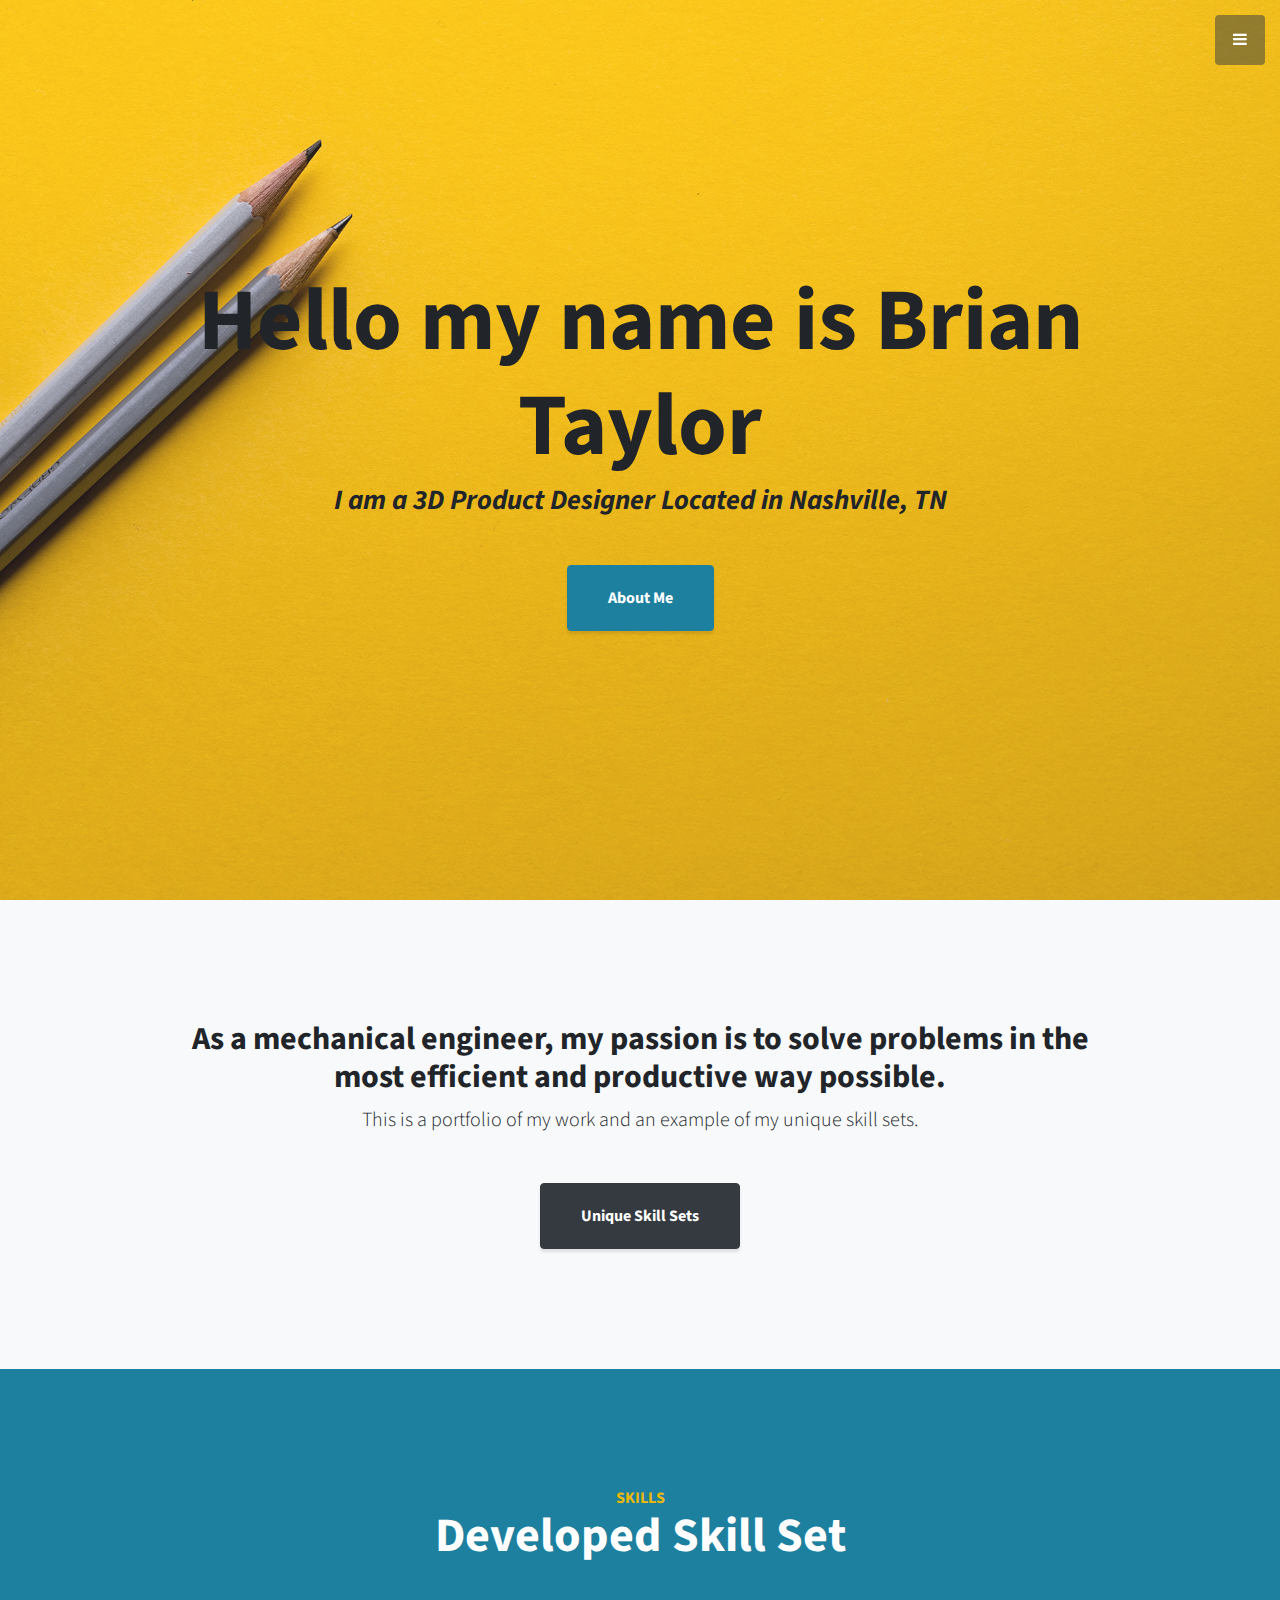
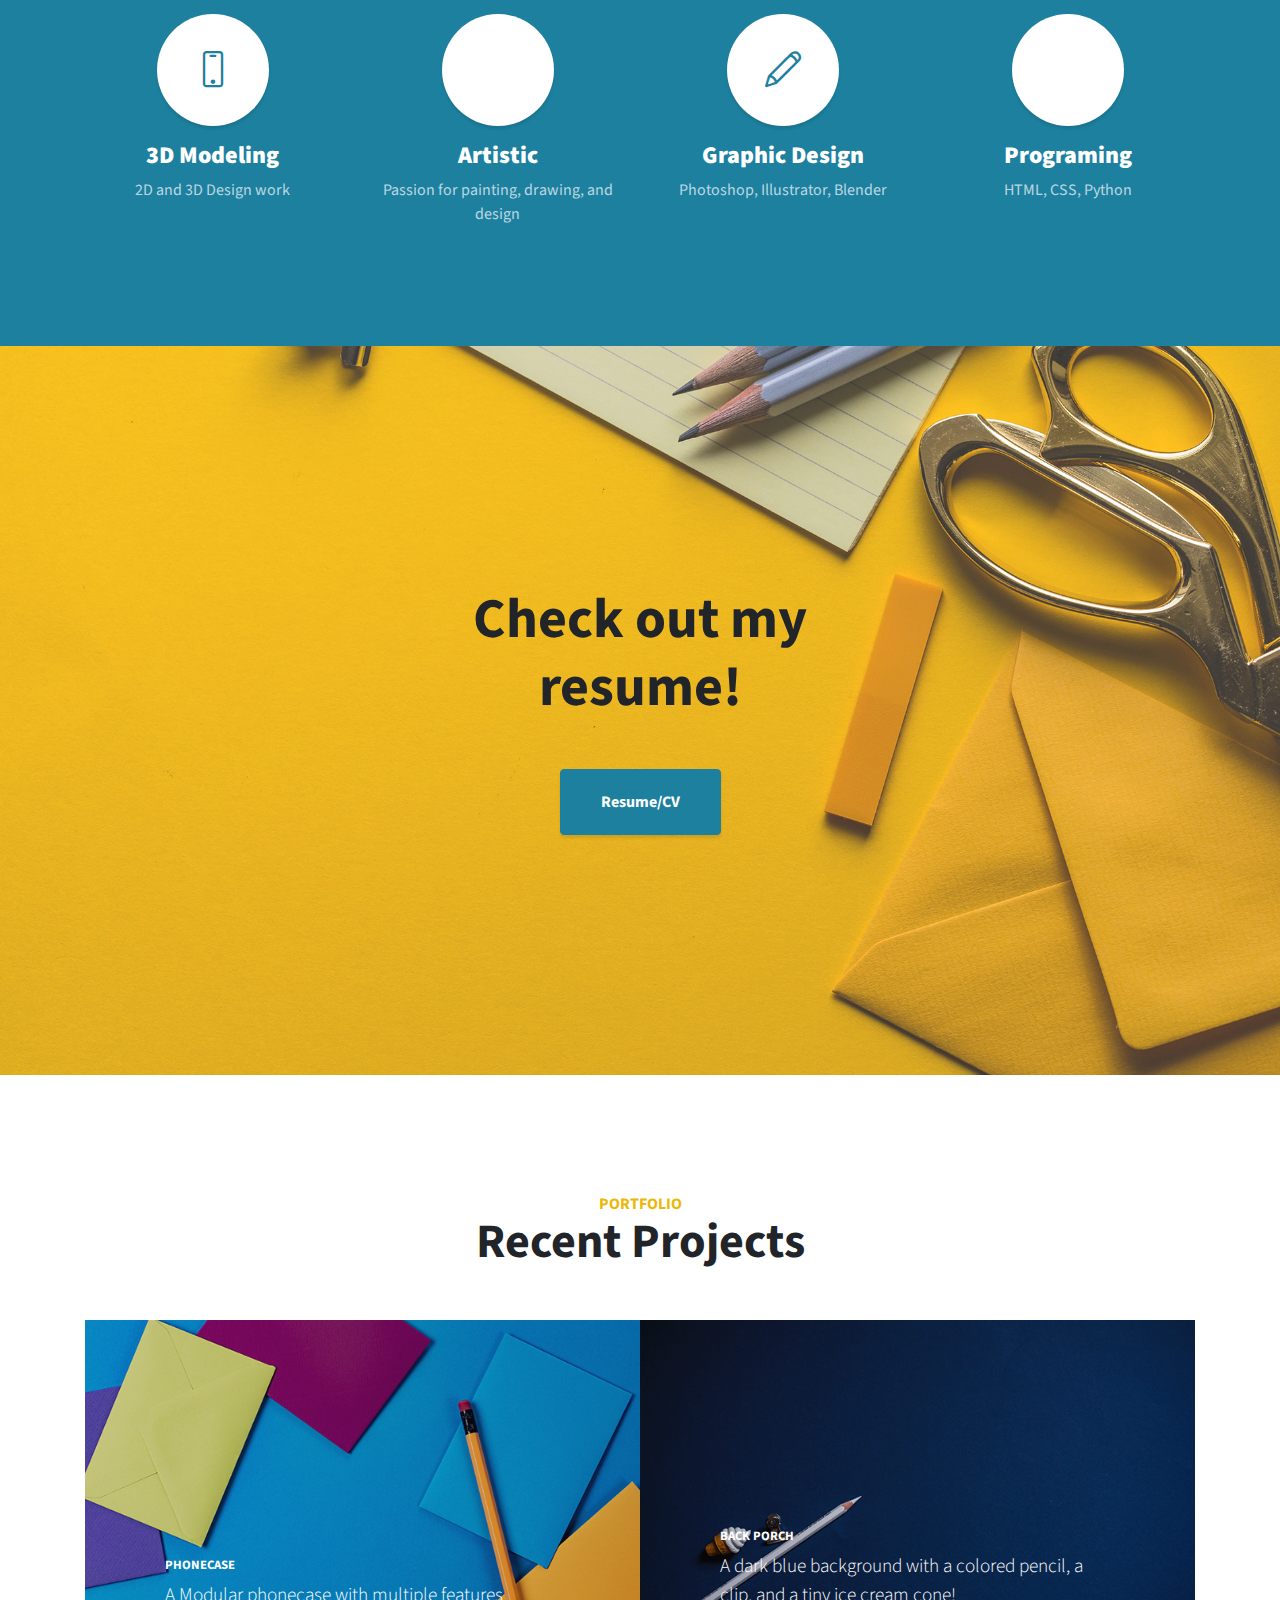
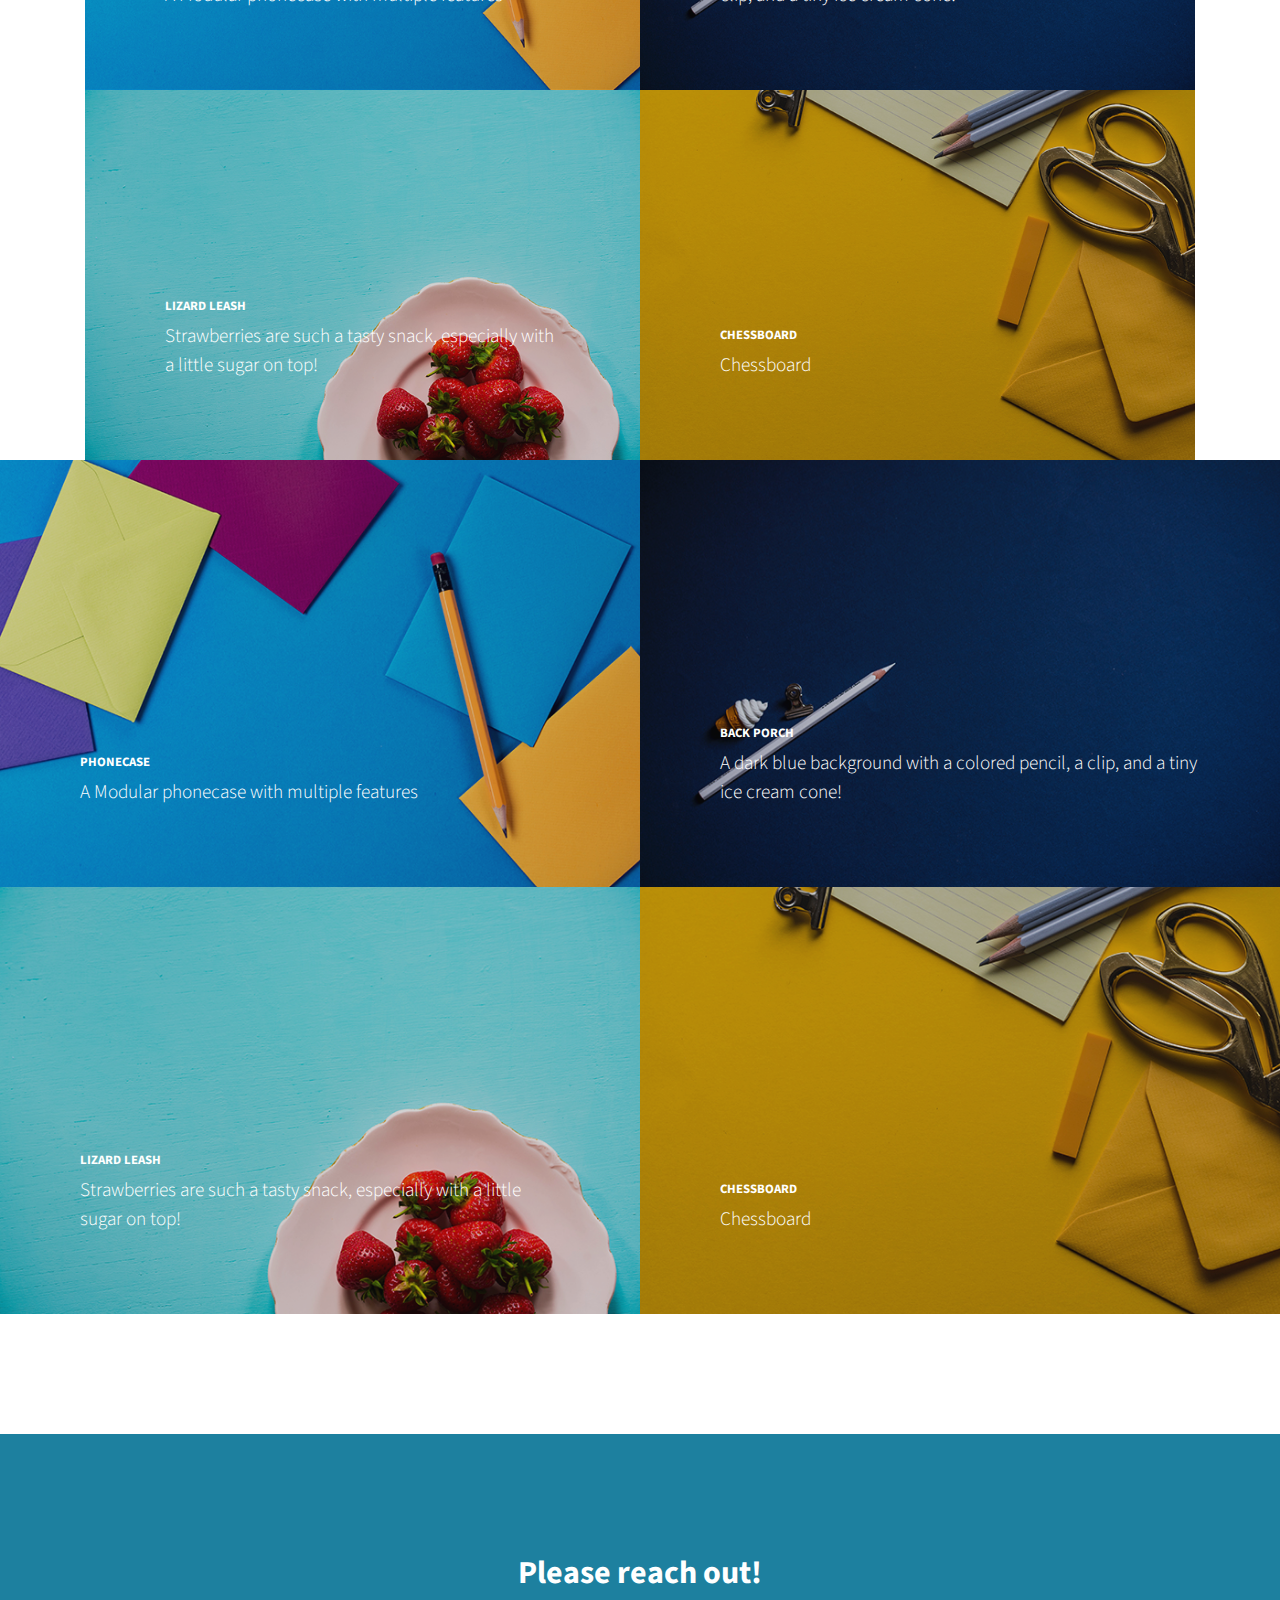
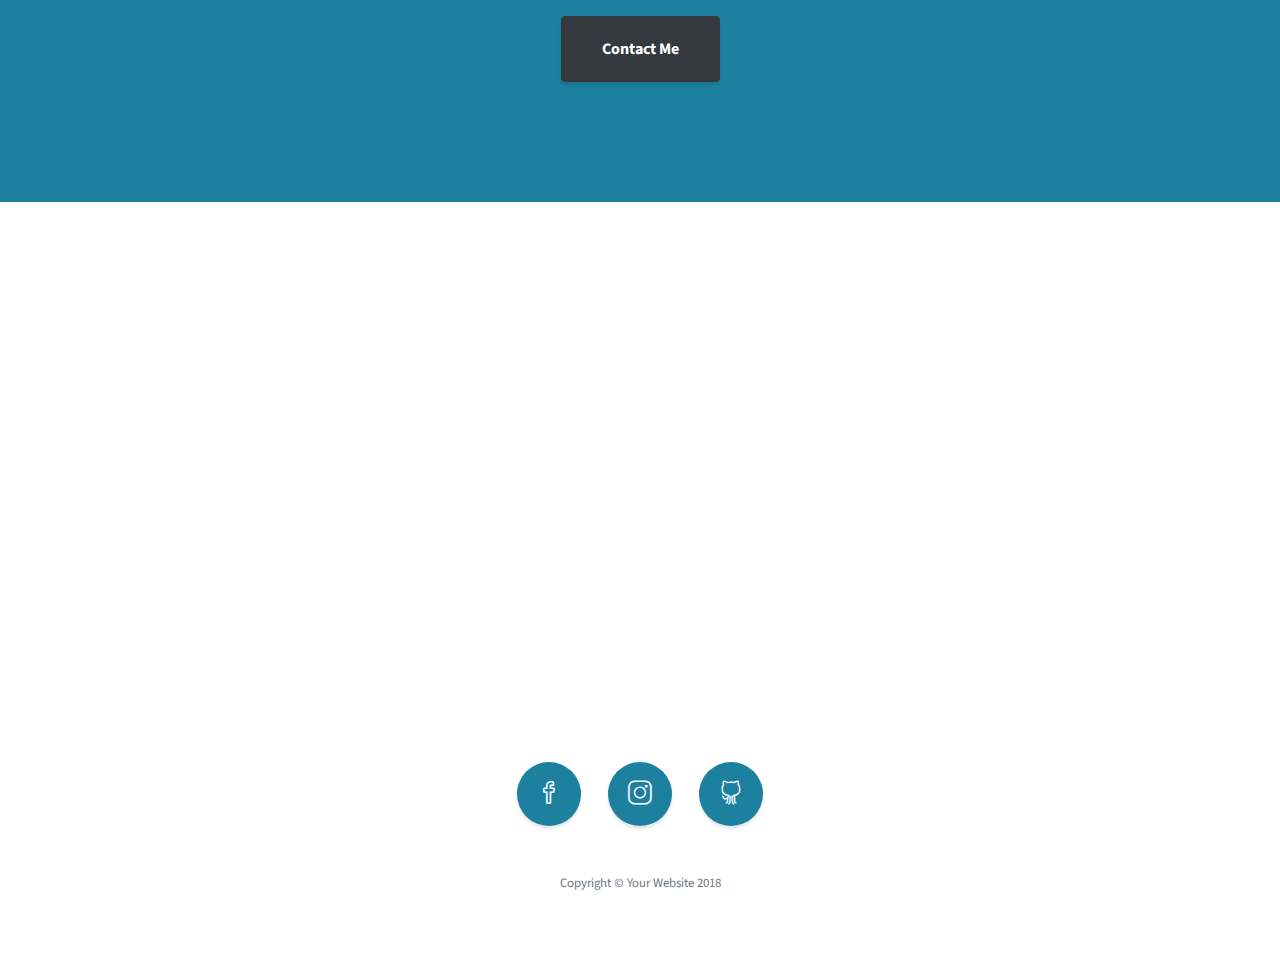
==== commit 25afd2aa: "photo change" ====
--- a/index.html
+++ b/index.html
@@ -95,7 +95,7 @@
           </div>
           <div class="col-lg-3 col-md-6 mb-5 mb-lg-0">
             <span class="service-icon rounded-circle mx-auto mb-3">
-              <i class="icon-cube"></i>
+              <i class="icon-art"></i>
             </span>
             <h4>
               <strong>Artistic</strong>
@@ -113,7 +113,7 @@
           </div>
           <div class="col-lg-3 col-md-6">
             <span class="service-icon rounded-circle mx-auto mb-3">
-              <i class="icon-photoshop"></i>
+              <i class="icon-computer"></i>
             </span>
             <h4>
               <strong>Programing</strong>
@@ -127,9 +127,7 @@
     <!-- Callout -->
     <section class="callout">
       <div class="container text-center">
-        <h2 class="mx-auto mb-5">Check out
-          <em>my</em>
-          resume!</h2>
+        <h2 class="mx-auto mb-5">Check out my resume!</h2>
         <a class="btn btn-primary btn-xl" href="https://brianmichaeltaylor.github.io/">Resume/CV</a>
       </div>
     </section>
@@ -188,11 +186,6 @@
           </div>
         </div>
       </div>
-        <div class="container">
-        <div class="content-section-heading text-center">
-          <h3 class="text-secondary mb-0">Portfolio</h3>
-          <h2 class="mb-5">Recent Projects</h2>
-        </div>
         <div class="row no-gutters">
           <div class="col-lg-6">
             <a class="portfolio-item" href="phonecase.html">
@@ -239,7 +232,6 @@
             </a>
           </div>
         </div>
-      </div>
     </section>
 
     <!-- Call to Action -->
@@ -252,10 +244,10 @@
 
     <!-- Map -->
     <section id="contact" class="map">
-      <iframe src="https://www.google.com/maps/embed?pb=!1m18!1m12!1m3!1d104458.86074886925!2d-85.30873086490928!3d35.09823508377456!2m3!1f0!2f0!3f0!3m2!1i1024!2i768!4f13.1!3m3!1m2!1s0x88605e71bff0c27b%3A0xf070bbb54d95dcb7!2sThe+University+of+Tennessee+at+Chattanooga!5e0!3m2!1sen!2sus!4v1531885470053" width="600" height="450" frameborder="0" style="border:0" allowfullscreen></iframe>
+      <iframe src="https://www.google.com/maps/embed?pb=!1m18!1m12!1m3!1d104458.86074886925!2d-85.30873086490928!3d35.09823508377456!2m3!1f0!2f0!3f0!3m2!1i1024!2i768!4f13.1!3m3!1m2!1s0x88605e71bff0c27b%3A0xf070bbb54d95dcb7!2sThe+University+of+Tennessee+at+Chattanooga!5e0!3m2!1sen!2sus!4v1531885470053" width="1800" height="450" frameborder="0" style="border:0" allowfullscreen></iframe>
       <br/>
       <small>
-        <a href="https://www.google.com/maps/embed?pb" width="600" height="450" frameborder="0" style="border:0" allowfullscreen></a>
+        <a href="https://www.google.com/maps/embed?pb" width="1800" height="450" frameborder="0" style="border:0" allowfullscreen></a>
       </small>
     </section>
 
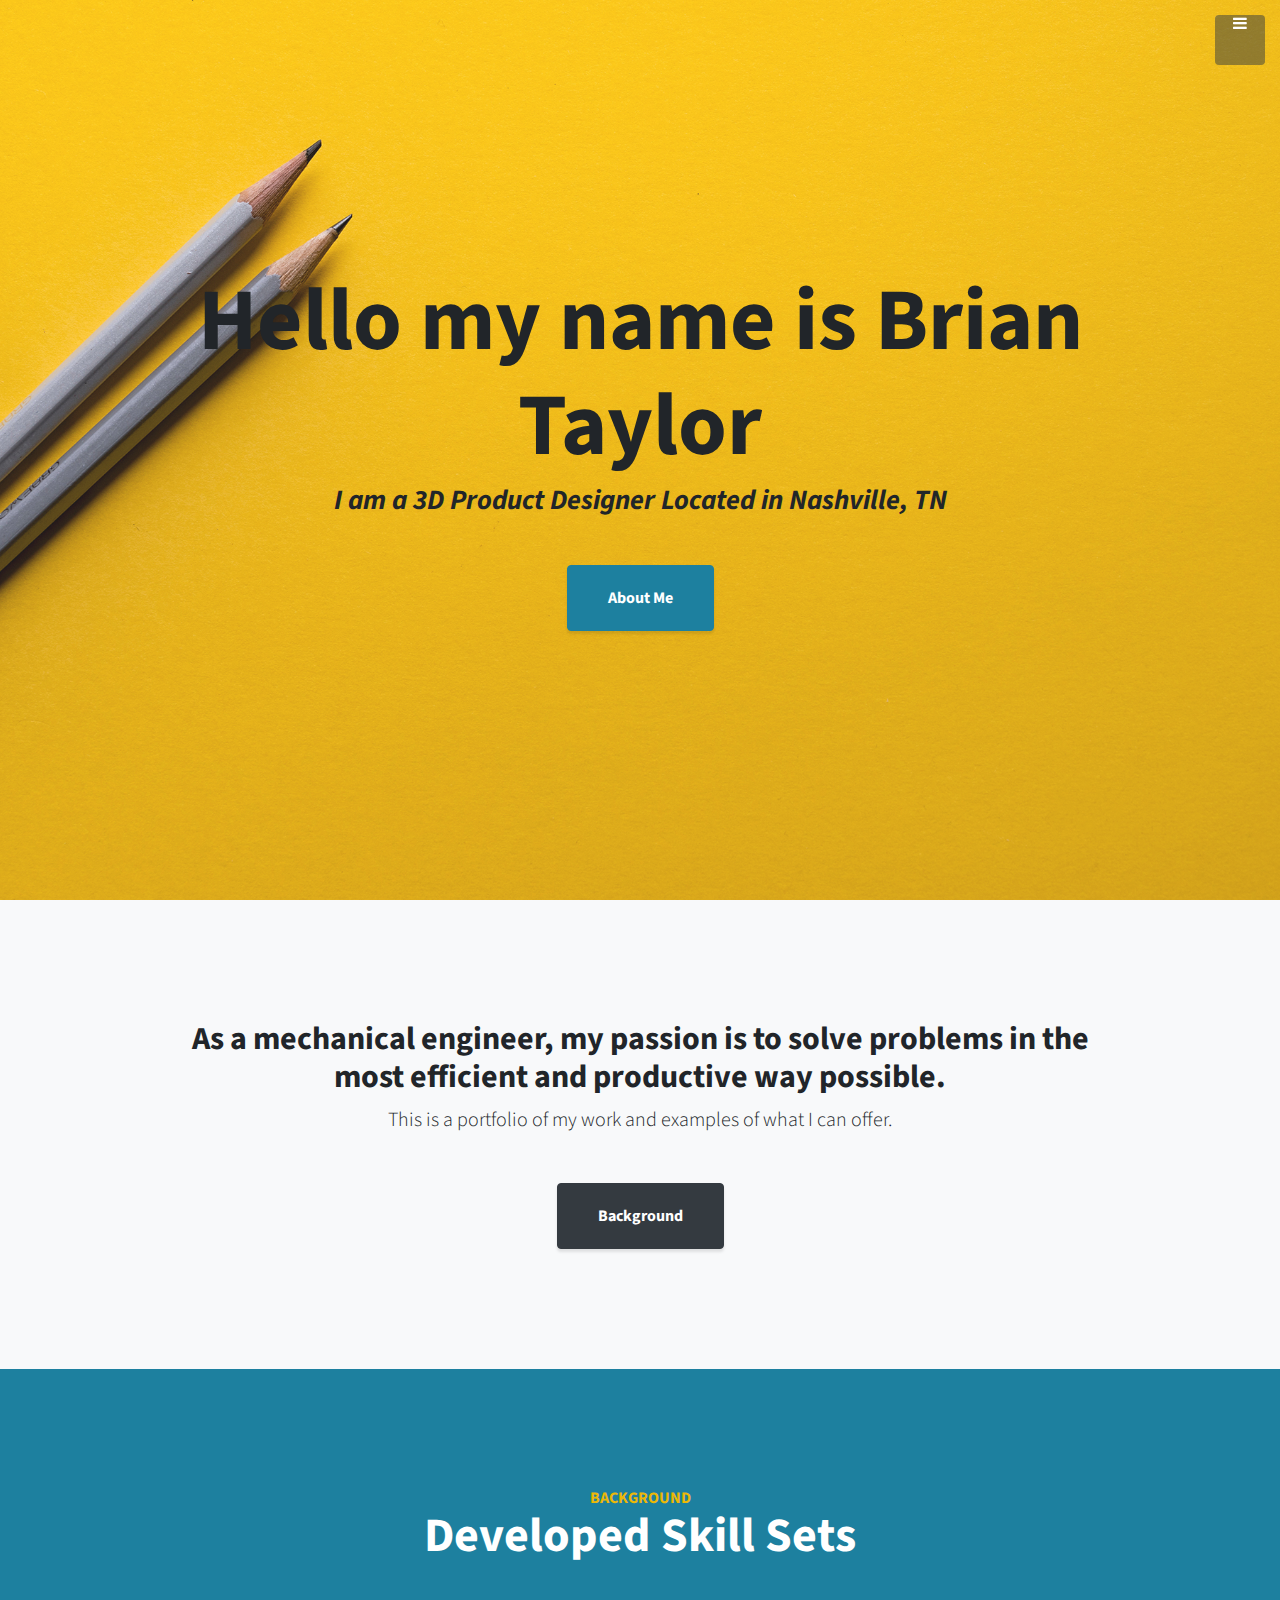
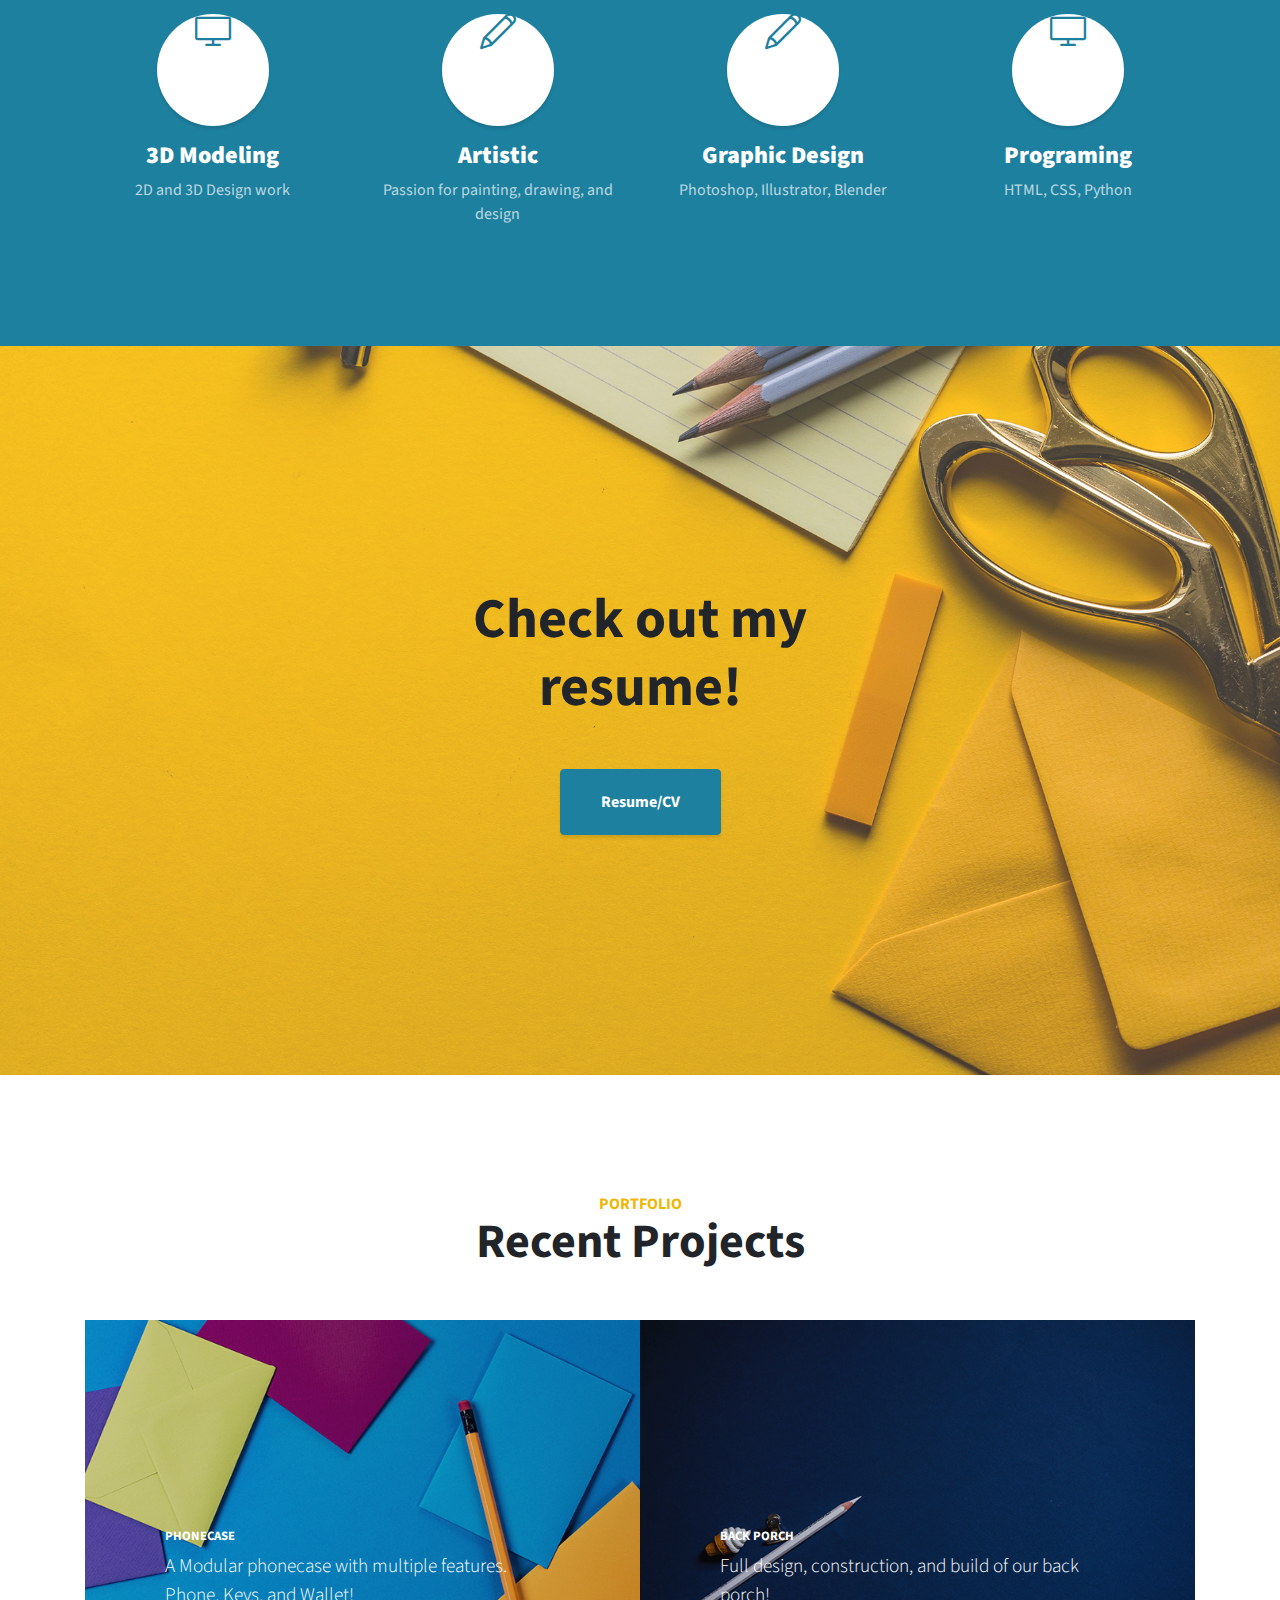
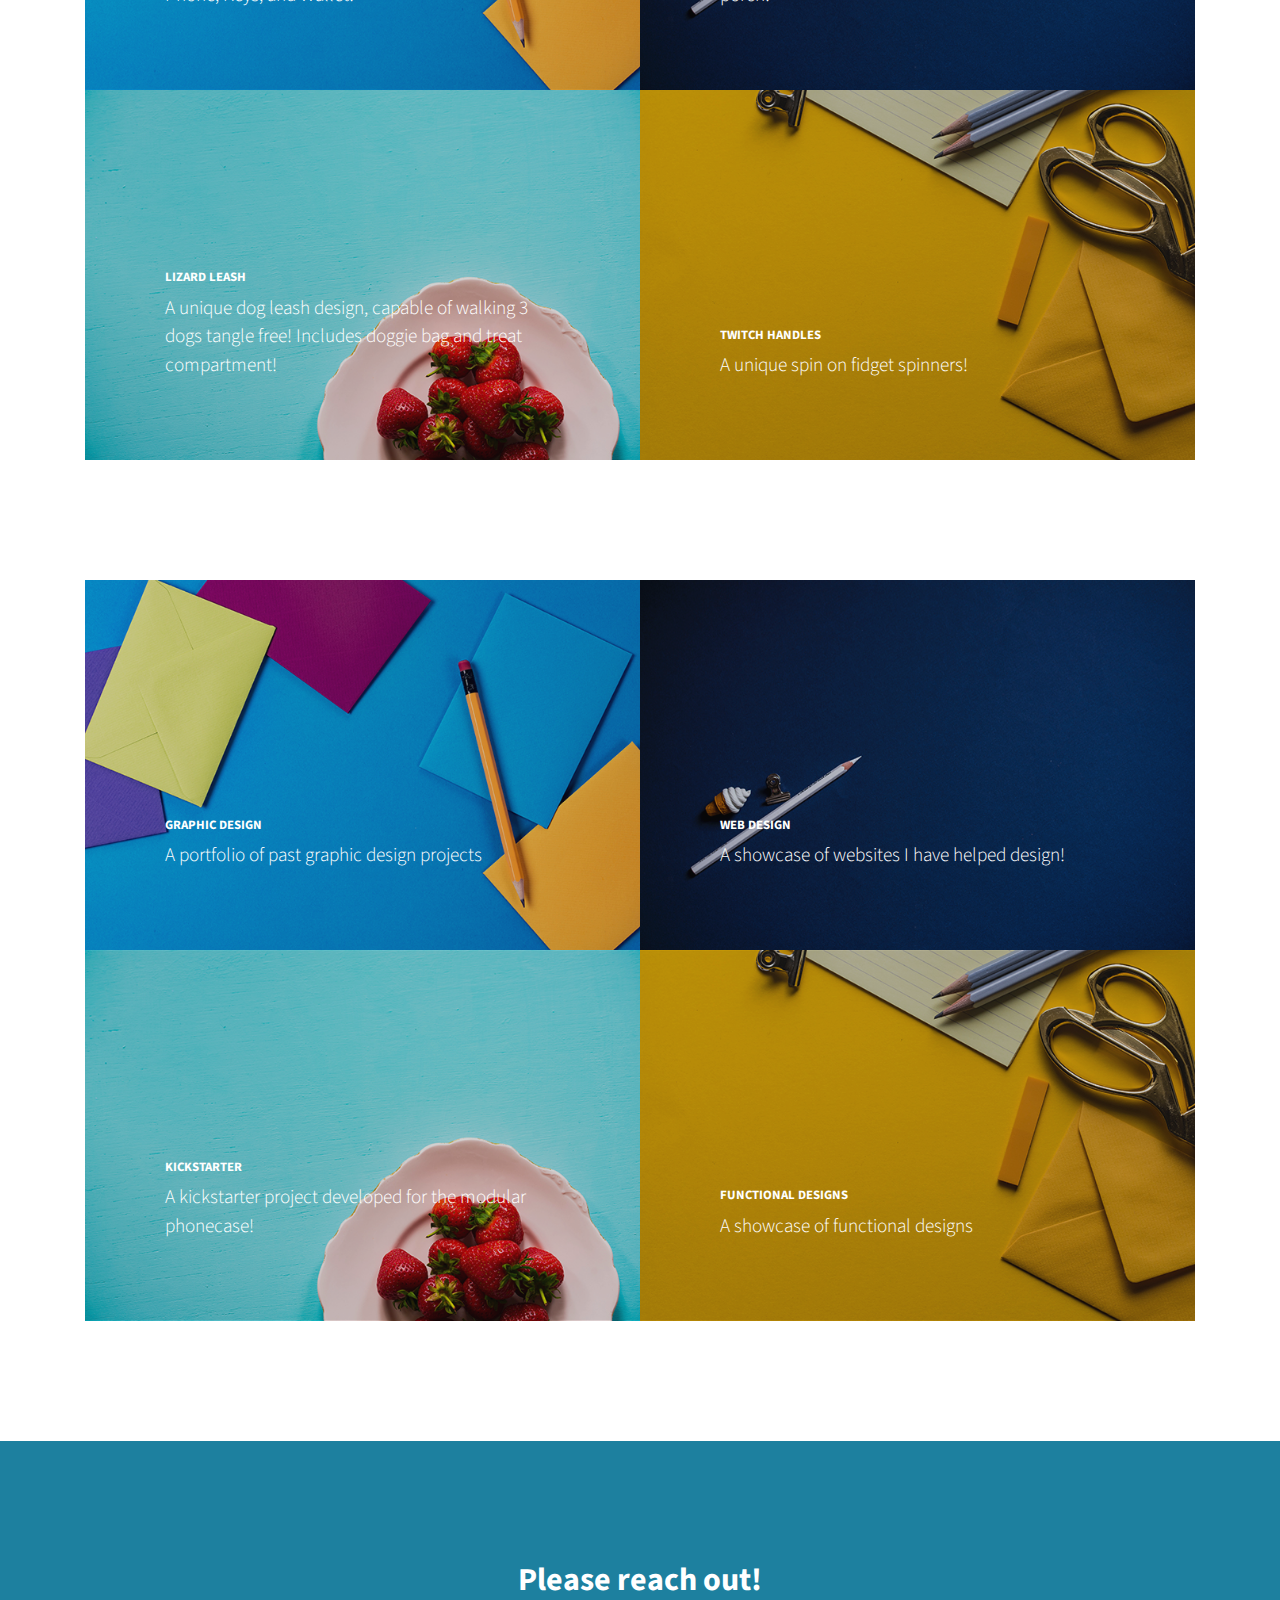
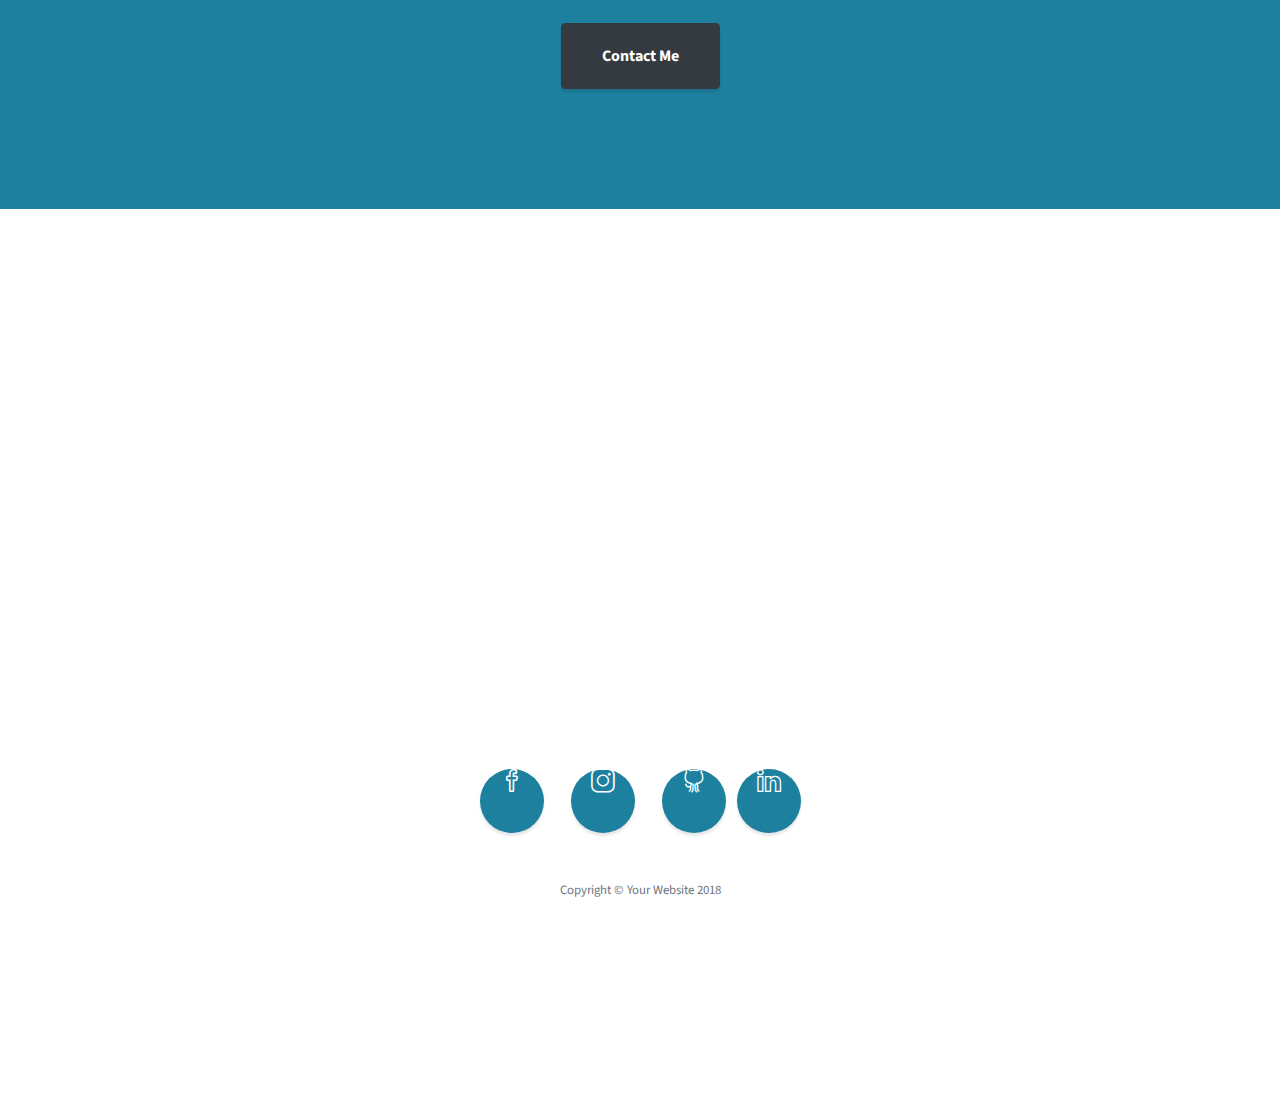
==== commit d4304e05: "Updated Icons" ====
--- a/index.html
+++ b/index.html
@@ -1,4 +1,3 @@
-<!DOCTYPE html>
 <html lang="en">
 
   <head>
@@ -69,8 +68,8 @@
         <div class="row">
           <div class="col-lg-10 mx-auto">
             <h2>As a mechanical engineer, my passion is to solve problems in the most efficient and productive way possible.</h2>
-            <p class="lead mb-5">This is a portfolio of my work and an example of my unique skill sets.</p>
-            <a class="btn btn-dark btn-xl js-scroll-trigger" href="#services">Unique Skill Sets</a>
+            <p class="lead mb-5">This is a portfolio of my work and examples of what I can offer.</p>
+            <a class="btn btn-dark btn-xl js-scroll-trigger" href="#services">Background</a>
           </div>
         </div>
       </div>
@@ -80,13 +79,13 @@
     <section class="content-section bg-primary text-white text-center" id="services">
       <div class="container">
         <div class="content-section-heading">
-          <h3 class="text-secondary mb-0">Skills</h3>
-          <h2 class="mb-5">Developed Skill Set</h2>
+          <h3 class="text-secondary mb-0">Background</h3>
+          <h2 class="mb-5">Developed Skill Sets</h2>
         </div>
         <div class="row">
           <div class="col-lg-3 col-md-6 mb-5 mb-lg-0">
             <span class="service-icon rounded-circle mx-auto mb-3">
-              <i class="icon-screen-smartphone"></i>
+              <i class="icon-screen-desktop"></i>
             </span>
             <h4>
               <strong>3D Modeling</strong>
@@ -95,7 +94,7 @@
           </div>
           <div class="col-lg-3 col-md-6 mb-5 mb-lg-0">
             <span class="service-icon rounded-circle mx-auto mb-3">
-              <i class="icon-art"></i>
+              <i class="icon-pencil"></i>
             </span>
             <h4>
               <strong>Artistic</strong>
@@ -113,7 +112,7 @@
           </div>
           <div class="col-lg-3 col-md-6">
             <span class="service-icon rounded-circle mx-auto mb-3">
-              <i class="icon-computer"></i>
+              <i class="icon-screen-desktop"></i>
             </span>
             <h4>
               <strong>Programing</strong>
@@ -145,7 +144,7 @@
               <span class="caption">
                 <span class="caption-content">
                   <h2>Phonecase</h2>
-                  <p class="mb-0">A Modular phonecase with multiple features</p>
+                  <p class="mb-0">A Modular phonecase with multiple features. Phone, Keys, and Wallet!</p>
                 </span>
               </span>
               <img class="img-fluid" src="img/portfolio-1.jpg" alt="">
@@ -156,7 +155,7 @@
               <span class="caption">
                 <span class="caption-content">
                   <h2>Back Porch</h2>
-                  <p class="mb-0">A dark blue background with a colored pencil, a clip, and a tiny ice cream cone!</p>
+                  <p class="mb-0">Full design, construction, and build of our back porch!</p>
                 </span>
               </span>
               <img class="img-fluid" src="img/portfolio-2.jpg" alt="">
@@ -167,7 +166,7 @@
               <span class="caption">
                 <span class="caption-content">
                   <h2>Lizard Leash</h2>
-                  <p class="mb-0">Strawberries are such a tasty snack, especially with a little sugar on top!</p>
+                  <p class="mb-0">A unique dog leash design, capable of walking 3 dogs tangle free! Includes doggie bag and treat compartment!</p>
                 </span>
               </span>
               <img class="img-fluid" src="img/portfolio-3.jpg" alt="">
@@ -177,22 +176,26 @@
             <a class="portfolio-item" href="#">
               <span class="caption">
                 <span class="caption-content">
-                  <h2>Chessboard</h2>
-                  <p class="mb-0">Chessboard</p>
+                  <h2>Twitch Handles</h2>
+                  <p class="mb-0">A unique spin on fidget spinners! </p>
                 </span>
               </span>
               <img class="img-fluid" src="img/portfolio-4.jpg" alt="">
             </a>
           </div>
         </div>
-      </div>
+       </div>
+         <section class="content-section" id="portfolio">
+      <div class="container">
+        <div class="content-section-heading text-center">
+        </div>
         <div class="row no-gutters">
           <div class="col-lg-6">
             <a class="portfolio-item" href="phonecase.html">
               <span class="caption">
                 <span class="caption-content">
-                  <h2>Phonecase</h2>
-                  <p class="mb-0">A Modular phonecase with multiple features</p>
+                  <h2>Graphic Design</h2>
+                  <p class="mb-0">A portfolio of past graphic design projects</p>
                 </span>
               </span>
               <img class="img-fluid" src="img/portfolio-1.jpg" alt="">
@@ -202,8 +205,8 @@
             <a class="portfolio-item" href="portfolio.html">
               <span class="caption">
                 <span class="caption-content">
-                  <h2>Back Porch</h2>
-                  <p class="mb-0">A dark blue background with a colored pencil, a clip, and a tiny ice cream cone!</p>
+                  <h2>Web Design</h2>
+                  <p class="mb-0">A showcase of websites I have helped design!</p>
                 </span>
               </span>
               <img class="img-fluid" src="img/portfolio-2.jpg" alt="">
@@ -213,8 +216,8 @@
             <a class="portfolio-item" href="#">
               <span class="caption">
                 <span class="caption-content">
-                  <h2>Lizard Leash</h2>
-                  <p class="mb-0">Strawberries are such a tasty snack, especially with a little sugar on top!</p>
+                  <h2>Kickstarter</h2>
+                  <p class="mb-0">A kickstarter project developed for the modular phonecase!</p>
                 </span>
               </span>
               <img class="img-fluid" src="img/portfolio-3.jpg" alt="">
@@ -224,14 +227,15 @@
             <a class="portfolio-item" href="#">
               <span class="caption">
                 <span class="caption-content">
-                  <h2>Chessboard</h2>
-                  <p class="mb-0">Chessboard</p>
+                  <h2>Functional Designs</h2>
+                  <p class="mb-0">A showcase of functional designs </p>
                 </span>
               </span>
               <img class="img-fluid" src="img/portfolio-4.jpg" alt="">
             </a>
           </div>
         </div>
+       </div>
     </section>
 
     <!-- Call to Action -->
@@ -270,6 +274,11 @@
               <i class="icon-social-github"></i>
             </a>
           </li>
+          <li class="list-inline-item">
+            <a class="social-link rounded-circle text-white" href="https://www.linkedin.com/feed/">
+              <i class="icon-social-linkedin"></i>
+            </a>
+          </li>
         </ul>
         <p class="text-muted small mb-0">Copyright &copy; Your Website 2018</p>
       </div>
@@ -289,7 +298,7 @@
 
     <!-- Custom scripts for this template -->
     <script src="js/stylish-portfolio.min.js"></script>
-
-  </body>
+        
+   </body>
 
 </html>
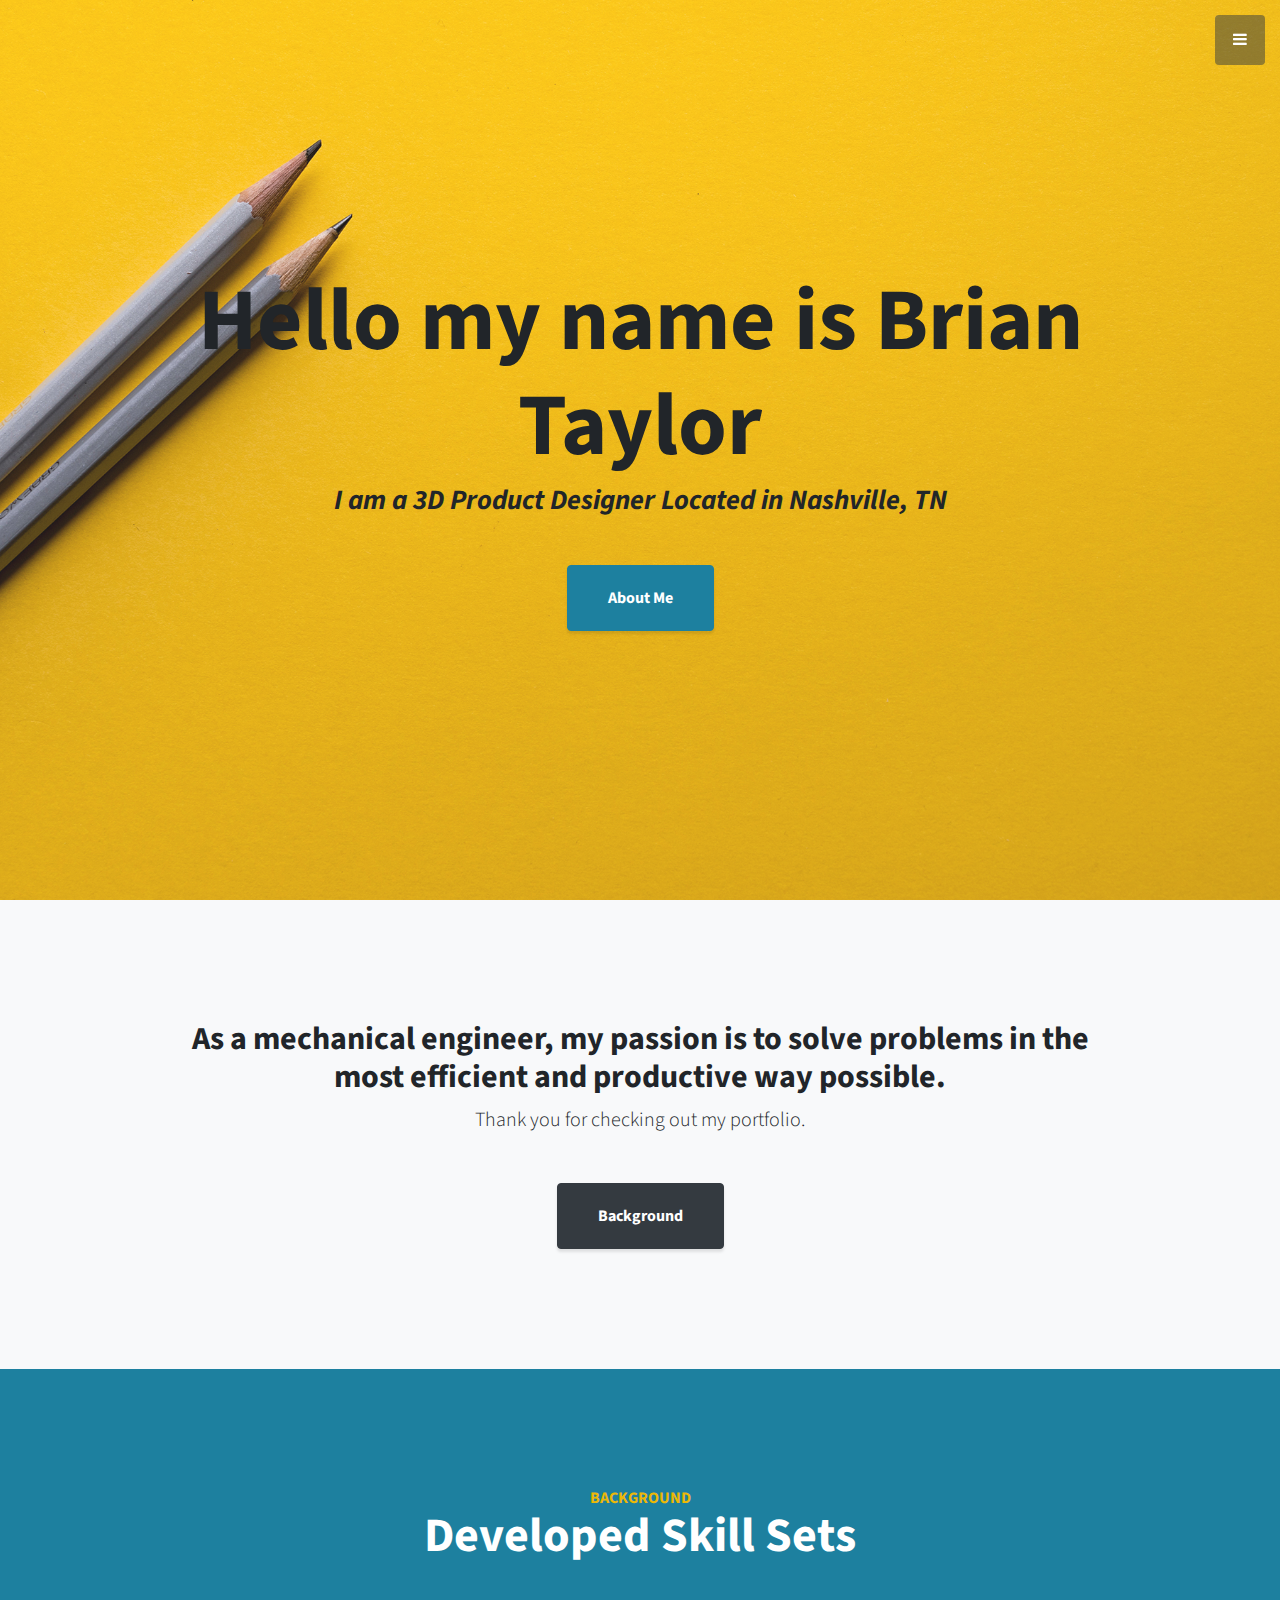
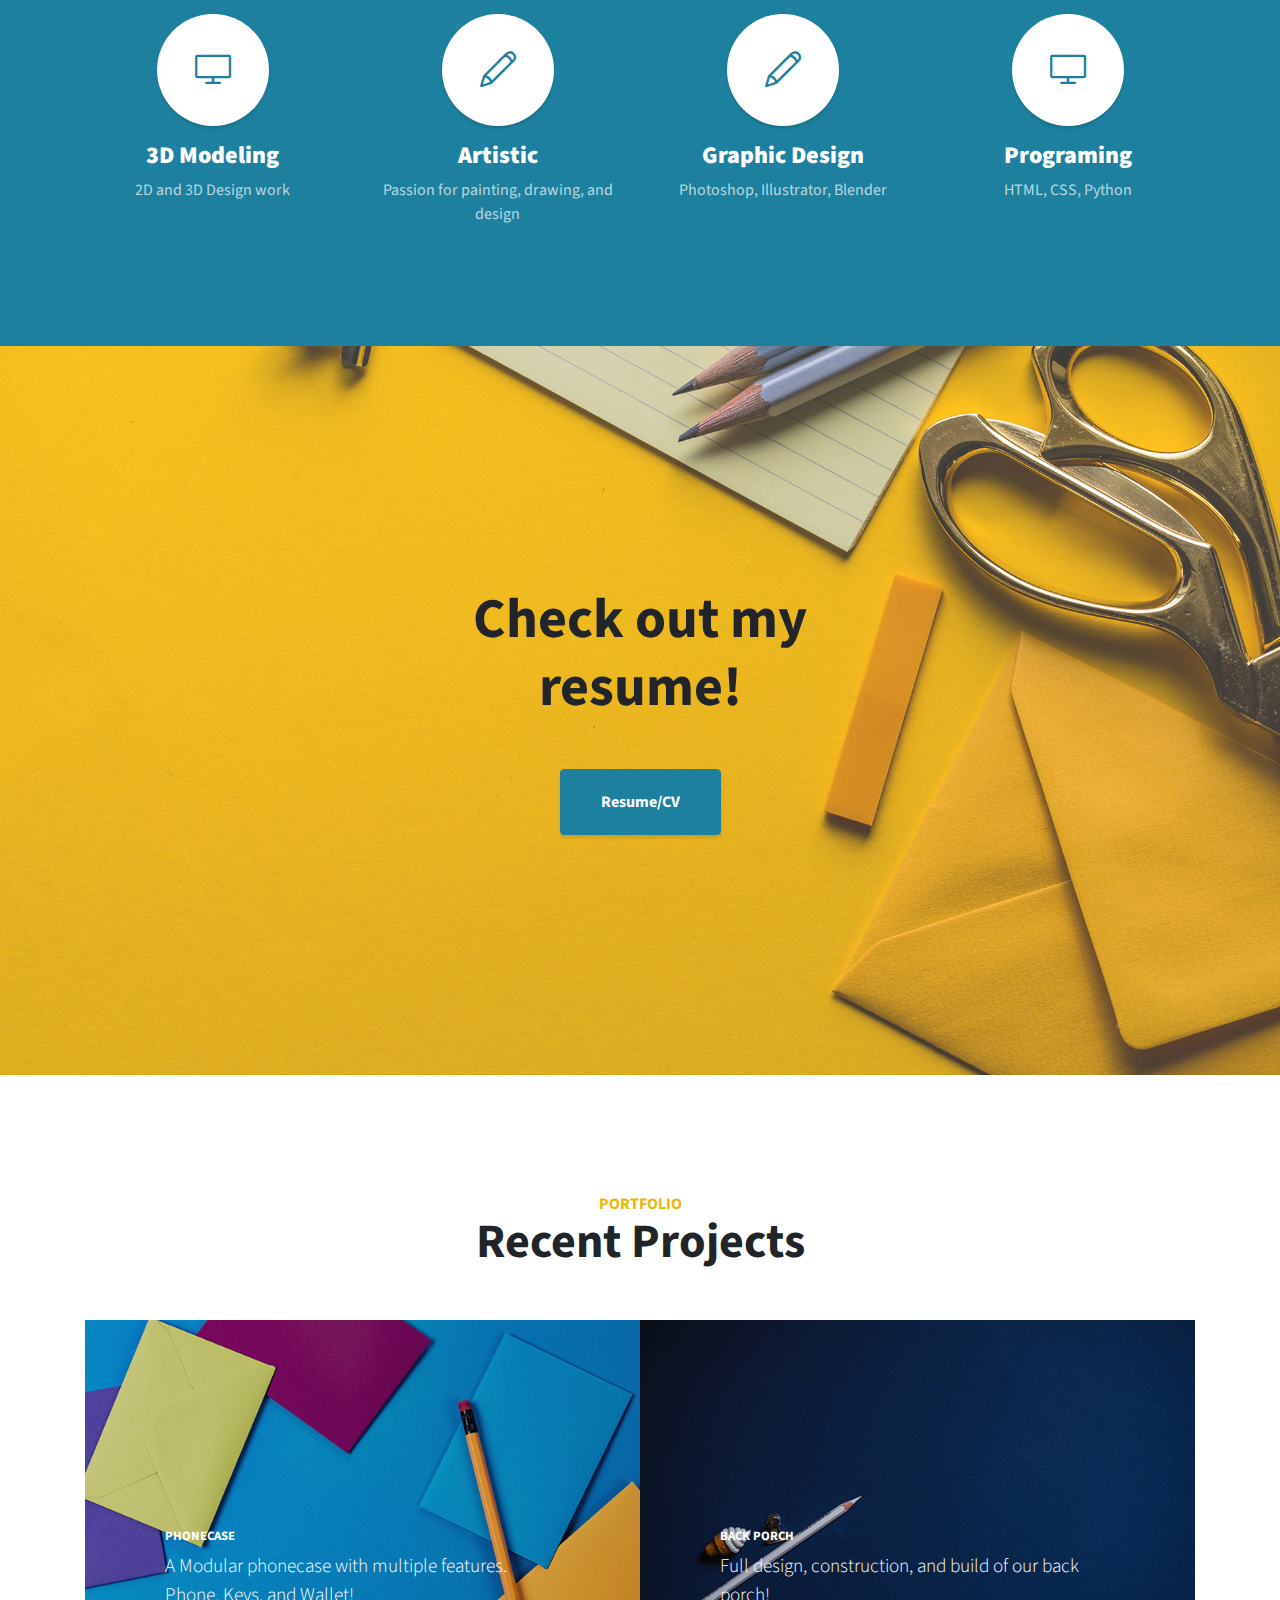
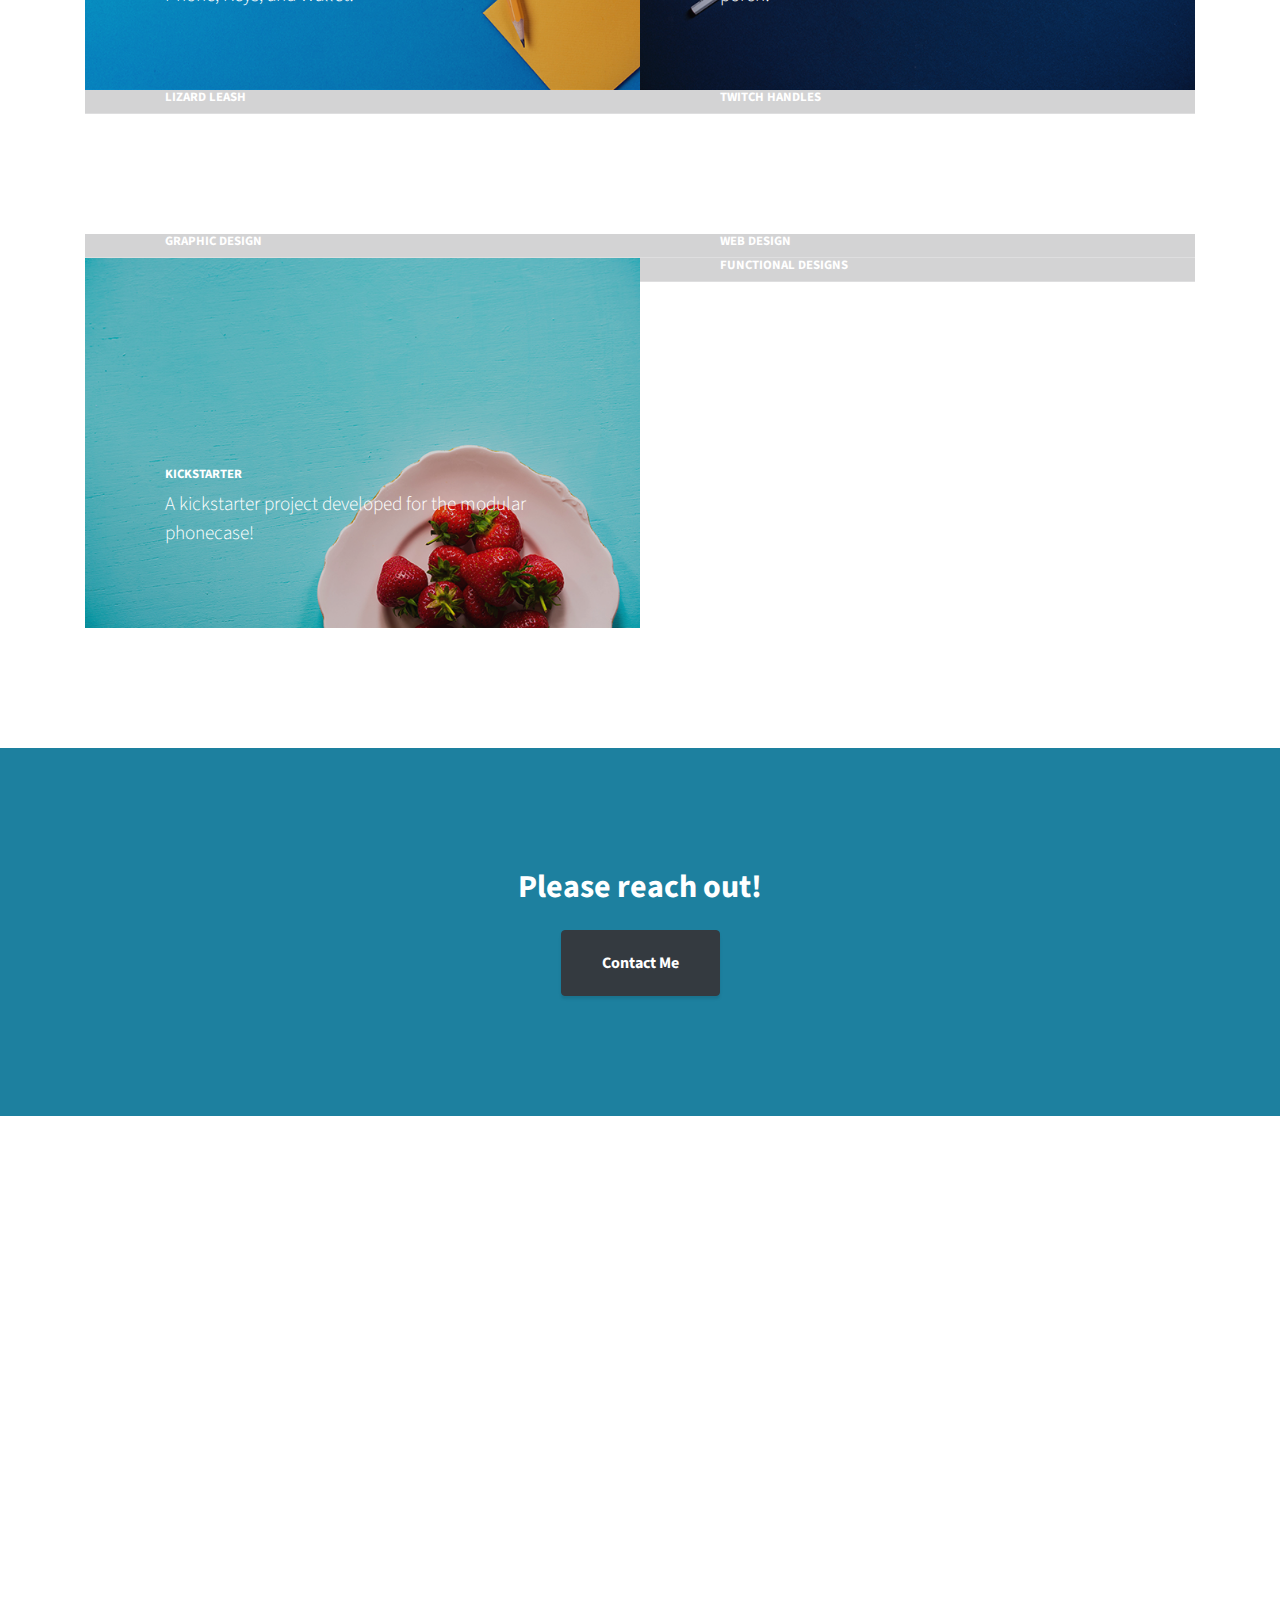
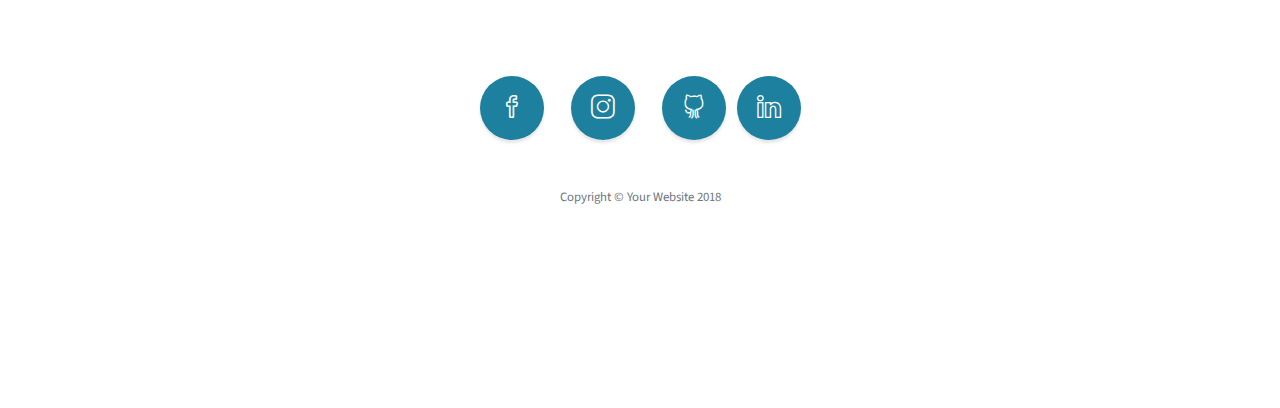
==== commit 41477acf: "Doc Html" ====
--- a/index.html
+++ b/index.html
@@ -1,3 +1,4 @@
+<!DOCTYPE html>
 <html lang="en">
 
   <head>
@@ -39,7 +40,7 @@
           <a class="js-scroll-trigger" href="#about">About</a>
         </li>
         <li class="sidebar-nav-item">
-          <a class="js-scroll-trigger" href="#services">Services</a>
+          <a class="js-scroll-trigger" href="#services">Background</a>
         </li>
         <li class="sidebar-nav-item">
           <a class="js-scroll-trigger" href="#portfolio">Portfolio</a>
@@ -68,7 +69,7 @@
         <div class="row">
           <div class="col-lg-10 mx-auto">
             <h2>As a mechanical engineer, my passion is to solve problems in the most efficient and productive way possible.</h2>
-            <p class="lead mb-5">This is a portfolio of my work and examples of what I can offer.</p>
+            <p class="lead mb-5">Thank you for checking out my portfolio.</p>
             <a class="btn btn-dark btn-xl js-scroll-trigger" href="#services">Background</a>
           </div>
         </div>
@@ -166,21 +167,21 @@
               <span class="caption">
                 <span class="caption-content">
                   <h2>Lizard Leash</h2>
-                  <p class="mb-0">A unique dog leash design, capable of walking 3 dogs tangle free! Includes doggie bag and treat compartment!</p>
-                </span>
-              </span>
-              <img class="img-fluid" src="img/portfolio-3.jpg" alt="">
-            </a>
-          </div>
-          <div class="col-lg-6">
-            <a class="portfolio-item" href="#">
+                  <p class="mb-0">A dog leash design, capable of walking 3 dogs tangle free! Includes doggie bag and treat compartment!</p>
+                </span>
+              </span>
+              <img class="img-fluid" src="img/lizard%20leash.JPG" alt="">
+            </a>
+          </div>
+          <div class="col-lg-6">
+            <a class="portfolio-item" href="https://www.thingiverse.com/thing:2984107">
               <span class="caption">
                 <span class="caption-content">
                   <h2>Twitch Handles</h2>
                   <p class="mb-0">A unique spin on fidget spinners! </p>
                 </span>
               </span>
-              <img class="img-fluid" src="img/portfolio-4.jpg" alt="">
+              <img class="img-fluid" src="img/twitchhandles.JPG" alt="">
             </a>
           </div>
         </div>
@@ -198,18 +199,18 @@
                   <p class="mb-0">A portfolio of past graphic design projects</p>
                 </span>
               </span>
-              <img class="img-fluid" src="img/portfolio-1.jpg" alt="">
-            </a>
-          </div>
-          <div class="col-lg-6">
-            <a class="portfolio-item" href="portfolio.html">
+              <img class="img-fluid" src="img/3DS.png" alt="">
+            </a>
+          </div>
+          <div class="col-lg-6">
+            <a class="portfolio-item" href="https://waterstorewellness.wildapricot.org/">
               <span class="caption">
                 <span class="caption-content">
                   <h2>Web Design</h2>
-                  <p class="mb-0">A showcase of websites I have helped design!</p>
-                </span>
-              </span>
-              <img class="img-fluid" src="img/portfolio-2.jpg" alt="">
+                  <p class="mb-0">The waterstore website I helped design!</p>
+                </span>
+              </span>
+              <img class="img-fluid" src="img/waterstore.jpg" alt="">
             </a>
           </div>
           <div class="col-lg-6">
@@ -224,14 +225,14 @@
             </a>
           </div>
           <div class="col-lg-6">
-            <a class="portfolio-item" href="#">
+            <a class="portfolio-item" href="https://www.thingiverse.com/thing:2987304">
               <span class="caption">
                 <span class="caption-content">
                   <h2>Functional Designs</h2>
                   <p class="mb-0">A showcase of functional designs </p>
                 </span>
               </span>
-              <img class="img-fluid" src="img/portfolio-4.jpg" alt="">
+              <img class="img-fluid" src="img/spoolholder.JPG" alt="">
             </a>
           </div>
         </div>
